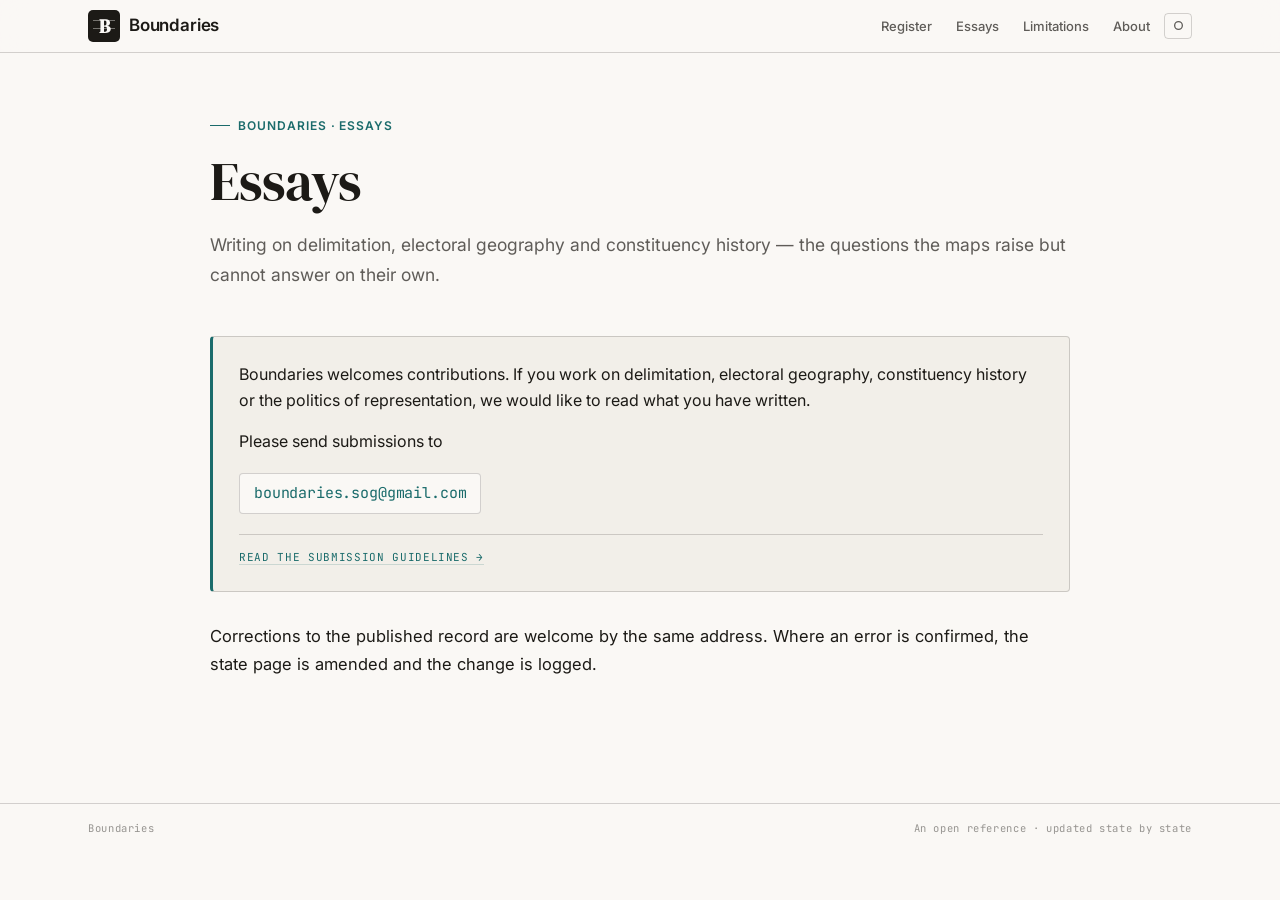
==== essays.html @ 910d471b "Add files via upload" ====
<!DOCTYPE html>
<html lang="en">
<head>
  <title>Essays &middot; Boundaries</title>
  <meta name="description" content="Essays on delimitation, electoral geography and constituency history. Boundaries welcomes contributions.">
  <script defer src="https://cloud.umami.is/script.js" data-website-id="44fb1463-bfb2-4df5-adab-01e2e75f5865"></script>
  <meta charset="utf-8">
  <meta name="viewport" content="width=device-width, initial-scale=1">
  <link rel="icon" href="data:image/svg+xml,%3Csvg xmlns='http://www.w3.org/2000/svg' viewBox='0 0 32 32'%3E%3Crect width='32' height='32' rx='5' fill='%231c1a16'/%3E%3Ctext x='16' y='25' text-anchor='middle' font-family='Georgia,serif' font-size='20' fill='%23faf8f5'%3EB%3C/text%3E%3C/svg%3E">
  <link rel="preconnect" href="https://fonts.googleapis.com">
  <link rel="preconnect" href="https://fonts.gstatic.com" crossorigin>
  <link href="https://fonts.googleapis.com/css2?family=DM+Serif+Display:ital@0;1&family=EB+Garamond:ital,wght@0,400;0,500;0,600;1,400;1,500&family=Inter:wght@400;500;600&family=JetBrains+Mono:wght@400;500&display=swap" rel="stylesheet">
  <link rel="stylesheet" href="assets/styles.css">
  <script src="assets/theme.js"></script>
  <meta name="theme-color" content="#faf8f5">
</head>
<body>
  <a class="skip" href="#main">Skip to content</a>

  <nav class="masthead">
    <div class="wrap">
      <a href="index.html" class="masthead__mark">
        <span class="logo-b">B</span>
        <span style="letter-spacing:-0.01em">Boundaries</span>
      </a>
      <span class="masthead__links">
        <a href="index.html#register">Register</a>
        <a href="essays.html">Essays</a>
        <a href="limitations.html">Limitations</a>
        <a href="index.html#about">About</a>
        <button data-theme-toggle="1" class="theme-toggle" type="button" aria-pressed="false"><svg viewBox="0 0 16 16" aria-hidden="true" focusable="false"><path class="theme-toggle__sun" d="M8 3.2a4.8 4.8 0 100 9.6 4.8 4.8 0 000-9.6zm0 1.4a3.4 3.4 0 110 6.8 3.4 3.4 0 010-6.8z"/><path class="theme-toggle__moon" d="M13.3 10.2A5.6 5.6 0 016.1 3a5.9 5.9 0 107.2 7.2z"/></svg></button>
      </span>
    </div>
  </nav>

  <main class="wrap" id="main">
    <article class="reading" style="max-width:860px">
      <div class="reading__eyebrow">Boundaries &middot; Essays</div>
      <h1>Essays</h1>

      <p class="reading__lede">
        Writing on delimitation, electoral geography and constituency history &mdash;
        the questions the maps raise but cannot answer on their own.
      </p>

      <div class="essay-list" id="essay-list" aria-live="polite"></div>

      <div class="reading__body" style="margin-top:46px">
        <div class="submit-card">
          <p>
            Boundaries welcomes contributions. If you work on delimitation, electoral
            geography, constituency history or the politics of representation, we would
            like to read what you have written.
          </p>
          <p>
            Please send submissions to
          </p>
          <p>
            <a class="addr" href="mailto:boundaries.sog@gmail.com">boundaries.sog@gmail.com</a>
          </p>
          <span class="pending"><a href="submission-guidelines.html">Read the submission guidelines &rarr;</a></span>
        </div>

        <p>
          Corrections to the published record are welcome by the same address. Where an
          error is confirmed, the state page is amended and the change is logged.
        </p>
      </div>
    </article>
  </main>

  <script src="assets/essays.js"></script>

  <footer class="colophon">
    <div class="wrap">
      <span>Boundaries</span>
      <span>An open reference &middot; updated state by state</span>
    </div>
  </footer>
</body>
</html>
---- assets/styles.css ----
/* ============================================================
   Boundaries — design system v2
   Warm cream · deep charcoal · teal accent · Inter + DM Serif + JetBrains Mono
   ============================================================ */

@import url('https://fonts.googleapis.com/css2?family=DM+Serif+Display:ital@0;1&family=Inter:wght@400;500;600&family=JetBrains+Mono:wght@400;500&display=swap');

:root {
  --bg:       #faf8f5;
  --surface:  #f2efe9;
  --surface2: #e8e4db;
  --ink:      #1c1a16;
  /* one ink, ten steps. Every interface tone is an alpha of this. */
  --ink-85:   rgba(28, 26, 22, 0.85);
  --ink-70:   rgba(28, 26, 22, 0.70);
  --ink-60:   rgba(28, 26, 22, 0.60);
  --ink-45:   rgba(28, 26, 22, 0.45);
  --ink-35:   rgba(28, 26, 22, 0.35);
  --ink-25:   rgba(28, 26, 22, 0.25);
  --ink-20:   rgba(28, 26, 22, 0.20);
  --ink-18:   rgba(28, 26, 22, 0.18);
  --ink-12:   rgba(28, 26, 22, 0.12);
  --ink-08:   rgba(28, 26, 22, 0.08);
  --ink-06:   rgba(28, 26, 22, 0.06);
  --teal:     #1a6b6b;
  --teal-lt:  #e4f0f0;
  --teal-mid: rgba(26, 107, 107, 0.18);
  --red:      #c0503a;
  --amber:    #9a6b00;
  --green:    #2d6a3f;

  --serif:  'DM Serif Display', Georgia, serif;
  --sans:   'Inter', system-ui, -apple-system, sans-serif;
  --mono:   'JetBrains Mono', ui-monospace, monospace;

  --r:      4px;
  --r-pill: 999px;
  --measure: 1160px;
  --border: 0.75px solid var(--ink-18);
}

*, *::before, *::after { box-sizing: border-box; margin: 0; padding: 0; }

html, body {
  background: var(--bg);
  color: var(--ink);
  font-family: var(--sans);
  font-size: 15px;
  line-height: 1.6;
  -webkit-font-smoothing: antialiased;
}

a { color: var(--teal); text-decoration: none; }
a:hover { text-decoration: underline; text-underline-offset: 3px; }
::selection { background: var(--teal-lt); }

.wrap { max-width: var(--measure); margin: 0 auto; padding: 0 28px; }
@media (max-width: 600px) { .wrap { padding: 0 16px; } }

/* ---- masthead ------------------------------------------------- */

.masthead {
  position: sticky;
  top: 0;
  z-index: 40;
  background: rgba(250, 248, 245, 0.88);
  backdrop-filter: blur(12px);
  -webkit-backdrop-filter: blur(12px);
  border-bottom: var(--border);
}
.masthead .wrap {
  display: flex;
  align-items: center;
  justify-content: space-between;
  gap: 16px;
  height: 52px;
  flex-wrap: wrap;
}
.masthead__mark {
  display: flex;
  align-items: center;
  gap: 10px;
  font-family: var(--sans);
  font-size: 15px;
  font-weight: 600;
  letter-spacing: -0.01em;
  color: var(--ink);
  text-decoration: none;
}
.masthead__mark .logo-b {
  width: 28px;
  height: 28px;
  background: var(--ink);
  color: var(--bg);
  border-radius: var(--r);
  display: flex;
  align-items: center;
  justify-content: center;
  font-family: var(--serif);
  font-size: 16px;
  line-height: 1;
  flex: none;
}
.masthead__links {
  display: flex;
  align-items: center;
  gap: 4px;
  flex-wrap: wrap;
}
.masthead__links a {
  font-size: 13px;
  font-weight: 500;
  color: var(--ink-70);
  padding: 5px 10px;
  border-radius: var(--r);
  transition: background 100ms, color 100ms;
  text-decoration: none;
}
.masthead__links a:hover { background: var(--ink-08); color: var(--ink); }

/* ---- hero ----------------------------------------------------- */

.hero { padding: 64px 0 40px; }
.hero__eyebrow {
  display: inline-flex;
  align-items: center;
  gap: 8px;
  font-size: 12px;
  font-weight: 600;
  letter-spacing: 0.08em;
  text-transform: uppercase;
  color: var(--teal);
  margin-bottom: 18px;
}
.hero__eyebrow::before {
  content: '';
  width: 20px;
  height: 1.5px;
  background: var(--teal);
  display: block;
}
.hero h1 {
  font-family: var(--serif);
  font-weight: 400;
  font-size: clamp(36px, 5.5vw, 62px);
  line-height: 1.06;
  letter-spacing: -0.02em;
  max-width: 18ch;
  margin-bottom: 20px;
}
.hero h1 em {
  font-style: italic;
  color: var(--ink-70);
}
.hero__lede {
  font-size: 17px;
  line-height: 1.7;
  color: var(--ink-70);
  max-width: 62ch;
  margin-bottom: 24px;
}
.hero__meta {
  font-family: var(--mono);
  font-size: 11px;
  letter-spacing: 0.06em;
  color: var(--ink-45);
}

/* plate nav */
.plate-nav {
  display: flex;
  flex-wrap: wrap;
  gap: 4px;
  margin-top: 28px;
}
.plate-nav a {
  font-size: 12px;
  font-weight: 500;
  color: var(--ink-70);
  padding: 5px 12px;
  border-radius: var(--r-pill);
  border: var(--border);
  background: var(--surface);
  transition: background 100ms, color 100ms, border-color 100ms;
  text-decoration: none;
}
.plate-nav a:hover { background: var(--ink); color: var(--bg); border-color: var(--ink); }

/* ---- figures strip -------------------------------------------- */

.figures {
  display: grid;
  grid-template-columns: repeat(auto-fit, minmax(140px, 1fr));
  border-top: var(--border);
  border-bottom: var(--border);
  margin: 12px 0 44px;
}
.figures > div {
  padding: 18px 20px 16px 0;
  border-right: var(--border);
}
.figures > div:last-child { border-right: none; }
.figures > div + div { padding-left: 20px; }
.figures .v {
  font-family: var(--serif);
  font-size: 32px;
  line-height: 1.1;
  color: var(--ink);
  margin-bottom: 4px;
}
.figures .k {
  font-size: 11px;
  font-weight: 600;
  letter-spacing: 0.06em;
  text-transform: uppercase;
  color: var(--ink-45);
}

/* ---- section headings ----------------------------------------- */

.section { margin: 56px 0; }
.section__head {
  display: flex;
  align-items: baseline;
  gap: 14px;
  flex-wrap: wrap;
  border-bottom: var(--border);
  padding-bottom: 12px;
  margin-bottom: 22px;
}
.section__head .plate {
  font-family: var(--mono);
  font-size: 11px;
  font-weight: 500;
  letter-spacing: 0.08em;
  text-transform: uppercase;
  color: var(--teal);
  background: var(--teal-lt);
  padding: 2px 8px;
  border-radius: var(--r-pill);
}
.section__head h2 {
  font-family: var(--serif);
  font-weight: 400;
  font-size: clamp(22px, 2.8vw, 32px);
  line-height: 1.1;
  letter-spacing: -0.01em;
}
.section__head .aside {
  margin-left: auto;
  font-size: 12px;
  font-weight: 500;
  color: var(--ink-45);
}
.section > p, .prose p {
  max-width: 70ch;
  color: var(--ink-70);
  margin-bottom: 14px;
  font-size: 15px;
  line-height: 1.7;
}

/* ---- survey sheet --------------------------------------------- */

.sheet {
  background: var(--surface);
  border: var(--border);
  border-radius: var(--r);
  overflow: hidden;
}
.sheet__title {
  text-align: center;
  padding: 20px 20px 16px;
  border-bottom: var(--border);
  background: var(--bg);
}
.sheet__title .t1 {
  font-family: var(--serif);
  font-size: 22px;
  font-weight: 400;
  letter-spacing: 0.08em;
}
.sheet__title .t2 {
  font-size: 11px;
  font-weight: 600;
  letter-spacing: 0.08em;
  text-transform: uppercase;
  color: var(--ink-70);
  margin-top: 4px;
}
.sheet__title .t3 {
  font-family: var(--mono);
  font-size: 10px;
  letter-spacing: 0.06em;
  text-transform: uppercase;
  color: var(--ink-45);
  margin-top: 6px;
}

/* ---- map stage ------------------------------------------------- */

.map-grid {
  display: grid;
  grid-template-columns: minmax(0, 7fr) minmax(280px, 4fr);
  gap: 16px;
  align-items: start;
}
@media (max-width: 920px) { .map-grid { grid-template-columns: 1fr; } }

.controls {
  display: flex;
  flex-wrap: wrap;
  gap: 8px 16px;
  align-items: center;
  margin-bottom: 14px;
}
.controls .group {
  display: flex;
  align-items: center;
  gap: 6px;
}
.controls .group > span {
  font-size: 11px;
  font-weight: 600;
  letter-spacing: 0.06em;
  text-transform: uppercase;
  color: var(--ink-45);
}

.tbtn {
  appearance: none;
  background: var(--surface);
  border: var(--border);
  border-radius: var(--r-pill);
  color: var(--ink-70);
  font-family: var(--sans);
  font-size: 12px;
  font-weight: 500;
  padding: 5px 14px;
  cursor: pointer;
  transition: background 100ms, color 100ms, border-color 100ms;
}
.tbtn:hover { background: var(--surface2); color: var(--ink); }
.tbtn[aria-pressed="true"] {
  background: var(--ink);
  border-color: var(--ink);
  color: var(--bg);
}

.map-stage { position: relative; width: 100%; }
.map-stage > div { position: relative; }
.map-stage .layer-post { position: absolute; inset: 0; }

.map-stage svg { display: block; width: 100%; height: auto; }
.map-stage > div:not(.map-tip) { position: absolute; inset: 0; }
.map-stage > .layer-base { position: relative; }

svg .ac {
  fill: var(--bg);
  stroke: var(--ink);
  stroke-width: 0.6;
  cursor: pointer;
  transition: fill 100ms;
}
svg .ac:hover { fill: var(--teal-lt); }
svg .ac.is-selected { stroke-width: 2; fill: var(--teal-mid); }
svg .ac.ac-approx { stroke-dasharray: 5 3; }
svg .ac.is-linked { fill: var(--teal-lt) !important; stroke: var(--teal) !important; }
svg.as-outline .ac {
  fill: none;
  stroke: var(--ink);
  stroke-width: 1;
  pointer-events: none;
}

.map-tip {
  position: absolute;
  z-index: 10;
  pointer-events: none;
  background: var(--ink);
  color: var(--bg);
  padding: 8px 12px;
  border-radius: var(--r);
  max-width: 240px;
  font-size: 13px;
  line-height: 1.45;
  display: none;
  box-shadow: 0 4px 16px rgba(0,0,0,0.18);
}
.map-tip .n {
  font-family: var(--mono);
  font-size: 10px;
  letter-spacing: 0.06em;
  opacity: 0.6;
  text-transform: uppercase;
}
.map-tip .r { font-size: 12px; margin-top: 2px; opacity: 0.8; }

/* ---- panel ---------------------------------------------------- */

.panel {
  background: var(--surface);
  border: var(--border);
  border-radius: var(--r);
  padding: 18px;
  position: sticky;
  top: 68px;
  max-height: calc(100vh - 84px);
  overflow-y: auto;
}
.panel .eyebrow {
  font-family: var(--mono);
  font-size: 10px;
  font-weight: 500;
  letter-spacing: 0.1em;
  text-transform: uppercase;
  color: var(--ink-45);
  margin-bottom: 4px;
}
.panel h3 {
  font-family: var(--serif);
  font-size: 22px;
  font-weight: 400;
  line-height: 1.2;
  letter-spacing: -0.01em;
  margin: 6px 0 2px;
}
.panel .sub {
  font-size: 12px;
  font-weight: 500;
  color: var(--ink-45);
  margin-bottom: 12px;
}
.panel dl { margin-top: 12px; }
.panel dt {
  font-size: 10px;
  font-weight: 600;
  letter-spacing: 0.08em;
  text-transform: uppercase;
  color: var(--ink-45);
  border-bottom: var(--border);
  padding-bottom: 3px;
  margin: 12px 0 5px;
}
.panel dd { font-size: 13.5px; line-height: 1.55; color: var(--ink-70); }
.panel .empty { color: var(--ink-45); font-style: italic; }
.panel .hint { font-size: 13px; color: var(--ink-45); font-style: italic; line-height: 1.6; }
.panel .succ { display: flex; flex-wrap: wrap; gap: 6px; margin-top: 5px; }
.panel .succ a {
  font-size: 12px;
  font-weight: 500;
  color: var(--teal);
  border: 0.75px solid var(--teal);
  padding: 2px 9px;
  border-radius: var(--r-pill);
  text-decoration: none;
  transition: background 100ms;
}
.panel .succ a:hover { background: var(--teal-lt); }

.badge {
  display: inline-block;
  font-size: 10px;
  font-weight: 600;
  letter-spacing: 0.06em;
  background: var(--ink);
  color: var(--bg);
  padding: 1px 6px;
  border-radius: 3px;
  vertical-align: 2px;
  margin-left: 6px;
}

/* ---- region table --------------------------------------------- */

table.regions {
  width: 100%;
  border-collapse: collapse;
  background: var(--surface);
  border: var(--border);
  border-radius: var(--r);
  overflow: hidden;
}
table.regions th, table.regions td {
  padding: 9px 14px;
  border-bottom: var(--border);
  text-align: left;
}
table.regions thead th {
  font-size: 11px;
  font-weight: 600;
  letter-spacing: 0.06em;
  text-transform: uppercase;
  color: var(--ink-45);
  background: var(--bg);
}
table.regions td { font-family: var(--mono); font-size: 13px; }
table.regions td:first-child, table.regions tbody th {
  font-family: var(--sans);
  font-size: 14px;
  font-weight: 500;
  color: var(--ink);
}
.table-note { font-size: 12px; color: var(--ink-45); margin-top: 8px; font-style: italic; }

/* ---- constituency index --------------------------------------- */

.idx { display: grid; grid-template-columns: repeat(auto-fill, minmax(220px, 1fr)); gap: 24px; }
.idx > div { }
.idx h3 {
  font-size: 11px;
  font-weight: 600;
  letter-spacing: 0.08em;
  text-transform: uppercase;
  color: var(--ink-45);
  border-bottom: var(--border);
  padding-bottom: 6px;
  margin-bottom: 6px;
  display: flex;
  justify-content: space-between;
}
.idx h3 .count { font-family: var(--mono); font-weight: 400; }
.idx ul { list-style: none; }
.idx button {
  appearance: none;
  background: none;
  border: none;
  width: 100%;
  text-align: left;
  display: flex;
  gap: 8px;
  align-items: baseline;
  padding: 3px 6px;
  border-radius: var(--r);
  cursor: pointer;
  font-family: var(--sans);
  font-size: 13.5px;
  color: var(--ink);
  transition: background 80ms;
}
.idx button:hover { background: var(--ink-08); }
.idx button.is-selected { background: var(--ink); color: var(--bg); }
.idx .no {
  font-family: var(--mono);
  font-size: 10px;
  color: var(--ink-45);
  min-width: 24px;
}
.idx button.is-selected .no { color: rgba(250,248,245,0.55); }
.idx .sc {
  font-size: 9px;
  font-weight: 600;
  letter-spacing: 0.06em;
  border: 0.75px solid currentColor;
  padding: 0 4px;
  border-radius: 2px;
  margin-left: auto;
  color: var(--ink-45);
}
.idx button.is-selected .sc { color: rgba(250,248,245,0.55); }

/* ---- homepage register ---------------------------------------- */

.register {
  display: grid;
  grid-template-columns: repeat(auto-fill, minmax(220px, 1fr));
  gap: 10px;
}
.state-card {
  display: block;
  position: relative;
  background: var(--surface);
  border: var(--border);
  border-radius: var(--r);
  padding: 16px;
  text-decoration: none;
  transition: box-shadow 120ms, transform 120ms, border-color 120ms;
  color: var(--ink);
}
a.state-card:hover {
  border-color: var(--ink-45);
  box-shadow: 0 4px 16px rgba(28,26,22,0.08);
  transform: translateY(-1px);
}
.state-card.is-soon {
  background: transparent;
  border-style: dashed;
  border-color: var(--ink-18);
}
.state-card .serial {
  font-family: var(--mono);
  font-size: 10px;
  color: var(--ink-45);
  margin-bottom: 6px;
}
.state-card .name {
  font-family: var(--serif);
  font-size: 19px;
  font-weight: 400;
  line-height: 1.2;
  margin-bottom: 10px;
}
.state-card.is-soon .name { color: var(--ink-45); }
.state-card .stamp {
  display: inline-flex;
  align-items: center;
  gap: 5px;
  font-size: 11px;
  font-weight: 600;
  letter-spacing: 0.04em;
  color: var(--teal);
  background: var(--teal-lt);
  padding: 3px 9px;
  border-radius: var(--r-pill);
}
.state-card.is-soon .stamp {
  color: var(--ink-45);
  background: transparent;
  border: var(--border);
}
.state-card .stamp::before {
  content: '';
  width: 6px;
  height: 6px;
  border-radius: 50%;
  background: var(--teal);
  display: block;
}
.state-card.is-soon .stamp::before { display: none; }
.state-card .note {
  font-size: 11.5px;
  line-height: 1.5;
  color: var(--ink-45);
  margin-top: 8px;
}

/* ---- chips ---------------------------------------------------- */

.chip {
  appearance: none;
  background: var(--surface);
  border: var(--border);
  border-radius: var(--r-pill);
  color: var(--ink-70);
  font-family: var(--sans);
  font-size: 12px;
  font-weight: 500;
  padding: 5px 13px;
  cursor: pointer;
  transition: background 100ms, color 100ms, border-color 100ms;
  display: inline-flex;
  align-items: center;
  gap: 5px;
}
.chip:hover { background: var(--surface2); color: var(--ink); }
.chip[aria-pressed="true"] {
  background: var(--ink);
  border-color: var(--ink);
  color: var(--bg);
}

/* ---- tile states ---------------------------------------------- */

.t4tile { transition: box-shadow 80ms; }
.t4tile:hover { box-shadow: 0 0 0 2px var(--ink) !important; }
.tile-selected { box-shadow: 0 0 0 2.5px var(--ink) !important; }
.tile-linked { box-shadow: 0 0 0 2px var(--teal) !important; }

/* ---- p3 side-by-side ------------------------------------------ */

.p3-grid {
  display: grid;
  grid-template-columns: minmax(0,1fr) minmax(0,1fr) 320px;
  gap: 16px;
  align-items: start;
}
@media (max-width: 1100px) { .p3-grid { grid-template-columns: 1fr 1fr; } }
@media (max-width: 1100px) { .p3-grid aside { grid-column: 1/-1; position: static; max-height: none; } }
@media (max-width: 700px) { .p3-grid { grid-template-columns: 1fr; } }

/* ---- p4 tile grid --------------------------------------------- */

.p4-grid {
  display: grid;
  grid-template-columns: minmax(0,1fr) minmax(0,1fr) 320px;
  gap: 16px;
  align-items: start;
}
@media (max-width: 1200px) { .p4-grid { grid-template-columns: 1fr 1fr; } }
@media (max-width: 1200px) { .p4-grid aside { grid-column: 1/-1; position: static; max-height: none; } }
@media (max-width: 700px) { .p4-grid { grid-template-columns: 1fr; } }

/* ---- neighbour labels ----------------------------------------- */

.nbr-label {
  font-family: var(--sans);
  font-size: 15px;
  font-weight: 600;
  letter-spacing: 0.3em;
  fill: rgba(28, 26, 22, 0.28);
  pointer-events: none;
}
@media (max-width: 700px) { .nbr-label { font-size: 11px; letter-spacing: 0.2em; } }

/* ---- lists ---------------------------------------------------- */

.ruled-list { list-style: none; max-width: 72ch; }
.ruled-list li {
  display: flex;
  gap: 10px;
  font-size: 13.5px;
  line-height: 1.6;
  color: var(--ink-70);
  padding: 7px 0;
  border-bottom: var(--border);
}
.ruled-list li::before { content: "\2014"; flex: none; color: var(--ink-45); }

.notice {
  background: var(--surface);
  border: var(--border);
  border-left: 3px solid var(--teal);
  border-radius: var(--r);
  padding: 12px 16px;
  font-size: 13.5px;
  color: var(--ink-70);
  max-width: 72ch;
  margin: 14px 0;
}

/* ---- footer --------------------------------------------------- */

footer.colophon {
  border-top: var(--border);
  margin-top: 80px;
  padding: 16px 0 36px;
}
footer.colophon .wrap {
  display: flex;
  justify-content: space-between;
  gap: 16px;
  flex-wrap: wrap;
  font-family: var(--mono);
  font-size: 10.5px;
  letter-spacing: 0.06em;
  color: var(--ink-45);
}

/* ---- skip link ------------------------------------------------ */

.skip {
  position: absolute;
  left: -9999px;
}
.skip:focus {
  left: 16px;
  top: 10px;
  background: var(--ink);
  color: var(--bg);
  padding: 8px 14px;
  border-radius: var(--r);
  z-index: 100;
  font-size: 13px;
}

/* ---- accessibility -------------------------------------------- */

:focus-visible {
  outline: 2px solid var(--teal);
  outline-offset: 2px;
}

@media (prefers-reduced-motion: reduce) {
  *, *::before, *::after { transition: none !important; }
}

/* ---- logo / masthead refinements --------------------------------- */
.masthead__mark {
  font-size: 17px !important;
  letter-spacing: -0.02em;
  gap: 9px !important;
}
.masthead__mark .logo-b {
  width: 32px !important;
  height: 32px !important;
  font-size: 19px !important;
  border-radius: 5px !important;
  background: var(--ink) !important;
  color: var(--bg) !important;
  font-family: 'DM Serif Display', Georgia, serif !important;
  position: relative;
}
/* boundary lines inside logo B */
.masthead__mark .logo-b::before,
.masthead__mark .logo-b::after {
  content: '';
  position: absolute;
  left: 5px;
  right: 5px;
  height: 0.75px;
  background: rgba(250,248,245,0.4);
}
.masthead__mark .logo-b::before { top: 10px; }
.masthead__mark .logo-b::after  { top: 18px; }

/* ---- schematic India map ----------------------------------------- */
.india-map-wrap svg .state {
  fill: var(--surface);
  stroke: var(--ink);
  stroke-width: 0.7px;
  transition: fill 120ms;
}
.india-map-wrap svg .state.live {
  fill: var(--teal);
  stroke: #0f4040;
}
.india-map-wrap svg text.slabel {
  fill: var(--ink-45);
  font-family: var(--mono);
  font-size: 6.5px;
  pointer-events: none;
}
.india-map-wrap svg .state.live + text.slabel {
  fill: rgba(250,248,245,0.75);
}

/* ---- state page hero -------------------------------------------- */

.state-hero {
  display: grid;
  grid-template-columns: 1fr 380px;
  gap: 48px;
  align-items: center;
  padding: 56px 0 40px;
}
@media (max-width: 900px) {
  .state-hero { grid-template-columns: 1fr; }
  .state-hero__map { order: -1; max-width: 340px; }
}

.state-hero__h1 {
  font-family: var(--serif);
  font-weight: 400;
  font-size: clamp(34px, 4.8vw, 58px);
  line-height: 1.06;
  letter-spacing: -0.02em;
  margin-bottom: 18px;
}

.state-hero__map { position: relative; }

.state-hero__map-inner { position: relative; }

.hero-map-sheet {
  background: var(--surface);
  border: var(--border);
  border-radius: var(--r);
  overflow: hidden;
  position: relative;
}

.hero-map-label {
  padding: 8px 12px 6px;
  border-bottom: var(--border);
  background: var(--bg);
}

.hero-pre-map {
  position: relative;
  padding: 8px;
}
.hero-pre-map svg {
  display: block;
  width: 100%;
  height: auto;
}
.hero-pre-map svg .ac {
  stroke-width: 0.4;
  cursor: pointer;
  transition: fill 80ms;
}
.hero-pre-map svg .ac:hover { filter: brightness(0.92); }

.hero-map-tip {
  position: absolute;
  background: var(--ink);
  color: var(--bg);
  font-family: var(--sans);
  font-size: 12px;
  font-weight: 500;
  padding: 5px 9px;
  border-radius: var(--r);
  pointer-events: none;
  display: none;
  white-space: nowrap;
  z-index: 20;
  box-shadow: 0 4px 12px rgba(0,0,0,0.2);
}
.hero-map-tip small {
  display: block;
  font-family: var(--mono);
  font-size: 10px;
  opacity: 0.6;
  margin-top: 1px;
}

.hero-stat-pills {
  display: flex;
  gap: 8px;
  margin-top: 10px;
}
.hero-pill {
  flex: 1;
  background: var(--surface);
  border: var(--border);
  border-radius: var(--r);
  padding: 10px 12px;
  display: flex;
  flex-direction: column;
  gap: 3px;
}
.hero-pill__v {
  font-family: var(--serif);
  font-size: 22px;
  line-height: 1;
  letter-spacing: -0.02em;
}
.hero-pill__k {
  font-size: 10px;
  font-weight: 600;
  letter-spacing: 0.06em;
  text-transform: uppercase;
  color: var(--ink-45);
}

/* ============================================================
   Global search · Notes · reading register
   ============================================================ */

/* ---- global seat search (homepage masthead) ------------------ */

.gsearch-holder { flex: 1 1 320px; min-width: 200px; max-width: 420px; }

.gsearch { position: relative; }

.gsearch input {
  appearance: none;
  width: 100%;
  font-family: var(--sans);
  font-size: 13px;
  color: var(--ink);
  background: var(--surface);
  border: var(--border);
  border-radius: var(--r);
  padding: 6px 12px 7px 30px;
  transition: border-color 120ms, background 120ms;
}
.gsearch input::placeholder { color: var(--ink-45); }
.gsearch input:focus {
  outline: none;
  border-color: var(--teal);
  background: var(--bg);
}
.gsearch::before {
  content: '';
  position: absolute;
  left: 11px; top: 50%;
  width: 11px; height: 11px;
  margin-top: -6px;
  border: 1.4px solid var(--ink-45);
  border-radius: 50%;
  pointer-events: none;
}
.gsearch::after {
  content: '';
  position: absolute;
  left: 20px; top: 50%;
  width: 5px; height: 1.4px;
  margin-top: 3px;
  background: var(--ink-45);
  transform: rotate(45deg);
  pointer-events: none;
}

.gsearch__drop {
  display: none;
  position: absolute;
  top: calc(100% + 6px);
  left: 0; right: 0;
  background: var(--bg);
  border: 0.75px solid var(--ink);
  border-radius: var(--r);
  box-shadow: 0 8px 28px rgba(28, 26, 22, 0.16);
  z-index: 60;
  max-height: 420px;
  overflow-y: auto;
}
.gsearch__drop.is-open { display: block; }

.gsearch__msg {
  padding: 12px 14px;
  font-size: 13px;
  font-style: italic;
  color: var(--ink-45);
}

.gsearch__row {
  display: flex;
  align-items: baseline;
  gap: 9px;
  padding: 7px 12px;
  border-bottom: var(--border);
  text-decoration: none;
  color: var(--ink);
  transition: background 80ms;
}
.gsearch__row:last-child { border-bottom: none; }
.gsearch__row:hover { background: var(--teal-lt); text-decoration: none; }

.gsearch__yr {
  flex: none;
  font-family: var(--mono);
  font-size: 9px;
  letter-spacing: 0.06em;
  padding: 1px 5px;
  border-radius: 2px;
  border: 0.75px solid var(--ink-45);
  color: var(--ink-70);
}
.gsearch__yr.is-new {
  background: var(--ink);
  border-color: var(--ink);
  color: var(--bg);
}
.gsearch__no {
  flex: none;
  font-family: var(--mono);
  font-size: 10px;
  color: var(--ink-45);
  width: 26px;
}
.gsearch__nm {
  flex: 1 1 auto;
  min-width: 0;
  font-size: 13.5px;
  font-weight: 500;
  white-space: nowrap;
  overflow: hidden;
  text-overflow: ellipsis;
}
.gsearch__tag {
  font-size: 9px;
  font-weight: 600;
  letter-spacing: 0.04em;
  background: var(--ink);
  color: var(--bg);
  padding: 0 4px;
  border-radius: 2px;
  vertical-align: 1px;
}
.gsearch__tag.is-st { background: var(--green); }
.gsearch__meta {
  flex: none;
  font-size: 11.5px;
  color: var(--ink-45);
}
.gsearch__st {
  flex: none;
  font-family: var(--mono);
  font-size: 10px;
  letter-spacing: 0.04em;
  color: var(--teal);
  text-transform: uppercase;
}

@media (max-width: 760px) {
  .gsearch-holder { order: 3; flex-basis: 100%; max-width: none; }
  .masthead .wrap { height: auto; padding-top: 10px; padding-bottom: 10px; }
  .gsearch__meta, .gsearch__st { display: none; }
}

/* ---- reading register (Notes) -------------------------------- */

.reading {
  max-width: 68ch;
  margin: 0 auto;
  padding: 56px 0 24px;
}
.reading__eyebrow {
  display: inline-flex;
  align-items: center;
  gap: 8px;
  font-size: 12px;
  font-weight: 600;
  letter-spacing: 0.08em;
  text-transform: uppercase;
  color: var(--teal);
  margin-bottom: 18px;
}
.reading__eyebrow::before {
  content: '';
  width: 20px; height: 1.5px;
  background: var(--teal);
  display: block;
}
.reading h1 {
  font-family: var(--serif);
  font-weight: 400;
  font-size: clamp(34px, 4.6vw, 54px);
  line-height: 1.06;
  letter-spacing: -0.02em;
  margin-bottom: 20px;
}
.reading__lede {
  font-size: 17.5px;
  line-height: 1.7;
  color: var(--ink-70);
  margin-bottom: 28px;
}

/* body copy: the third type register */
.reading__body p {
  font-size: 16.5px;
  line-height: 1.72;
  color: var(--ink);
  margin-bottom: 20px;
}
.reading__body h2 {
  font-family: var(--serif);
  font-weight: 400;
  font-size: 26px;
  line-height: 1.2;
  letter-spacing: -0.01em;
  margin: 36px 0 12px;
}
.reading__body h3 {
  font-size: 12px;
  font-weight: 600;
  letter-spacing: 0.1em;
  text-transform: uppercase;
  color: var(--ink-45);
  margin: 30px 0 10px;
}
.reading__body a { border-bottom: 0.75px solid var(--teal-mid); }
.reading__body a:hover { text-decoration: none; border-bottom-color: var(--teal); }

/* submission card */
.submit-card {
  background: var(--surface);
  border: var(--border);
  border-left: 3px solid var(--teal);
  border-radius: var(--r);
  padding: 24px 26px;
  margin: 30px 0;
}
.submit-card p { font-size: 16px; line-height: 1.68; margin-bottom: 14px; }
.submit-card p:last-child { margin-bottom: 0; }
.submit-card .addr {
  display: inline-block;
  font-family: var(--mono);
  font-size: 15px;
  letter-spacing: -0.01em;
  color: var(--teal);
  background: var(--bg);
  border: var(--border);
  border-radius: var(--r);
  padding: 7px 14px;
  margin: 4px 0 2px;
}
.submit-card .addr:hover { border-color: var(--teal); text-decoration: none; }
.submit-card .pending {
  font-family: var(--mono);
  font-size: 11px;
  letter-spacing: 0.06em;
  text-transform: uppercase;
  color: var(--ink-45);
  border-top: var(--border);
  padding-top: 14px;
  margin-top: 18px;
  display: block;
}

/* ============================================================
   Plate furniture: border, north arrow, reservation key
   ============================================================ */

/* the plate reads as a printed sheet: outer rule plus a hairline inset */
.sheet {
  position: relative;
  box-shadow: inset 0 0 0 3px var(--bg), inset 0 0 0 3.75px var(--ink-18);
}

/* reservation hatching. Must sit after the base svg .ac rule and before
   the selection rules, so a selected seat still reads as selected. */
svg .ac.is-sc { fill: url(#pf-sc); }
svg .ac.is-st { fill: url(#pf-st); }
svg .ac.is-sc:hover,
svg .ac.is-st:hover { fill: var(--teal-lt); }
svg .ac.is-sc.is-selected,
svg .ac.is-st.is-selected { fill: var(--teal-mid); }

/* specificity must beat ".map-stage svg { width:100% }" */
.map-stage svg.plate-north,
svg.plate-north {
  position: absolute;
  top: 10px;
  right: 12px;
  width: 15px !important;
  height: 25px !important;
  z-index: 5;
  opacity: 0.6;
  pointer-events: none;
  display: block;
}

.plate-key {
  display: flex;
  flex-wrap: wrap;
  align-items: center;
  gap: 6px 16px;
  border-top: var(--border);
  padding: 8px 14px 9px;
  background: var(--bg);
}
.plate-key__t {
  font-family: var(--sans);
  font-size: 10px;
  font-weight: 600;
  letter-spacing: 0.1em;
  text-transform: uppercase;
  color: var(--ink-45);
}
.plate-key__item {
  display: inline-flex;
  align-items: center;
  gap: 6px;
  font-family: var(--sans);
  font-size: 11.5px;
  color: var(--ink-70);
}
.plate-key__item .mono { font-family: var(--mono); font-size: 10.5px; color: var(--ink-45); }
.plate-key__sw {
  width: 15px;
  height: 11px;
  flex: none;
  border: 0.75px solid var(--ink-45);
  background: var(--bg);
}
.plate-key__sw.is-sc {
  background-image: repeating-linear-gradient(45deg,
    rgba(28,26,22,0.45) 0 1.3px, transparent 1.3px 6px);
}
.plate-key__sw.is-st {
  background-image: repeating-linear-gradient(135deg,
    rgba(74,103,65,0.55) 0 1.3px, transparent 1.3px 6px);
}

@media (max-width: 600px) {
  .plate-key { gap: 5px 12px; padding: 7px 10px; }
  .plate-key__item { font-size: 11px; }
}

/* ============================================================
   Dark palette. The light values above are the source of truth;
   this block restates the same variables against a dark ground.
   ============================================================ */

:root { color-scheme: light; }

[data-theme="dark"] {
  color-scheme: dark;

  --bg:       #14130f;
  --surface:  #1d1b16;
  --surface2: #26231c;

  --ink:      #f2efe7;
  --ink-85:   rgba(242, 239, 231, 0.85);
  --ink-70:   rgba(242, 239, 231, 0.70);
  --ink-60:   rgba(242, 239, 231, 0.58);
  --ink-45:   rgba(242, 239, 231, 0.45);
  --ink-35:   rgba(242, 239, 231, 0.35);
  --ink-25:   rgba(242, 239, 231, 0.26);
  --ink-20:   rgba(242, 239, 231, 0.22);
  --ink-18:   rgba(242, 239, 231, 0.20);
  --ink-12:   rgba(242, 239, 231, 0.14);
  --ink-08:   rgba(242, 239, 231, 0.10);
  --ink-06:   rgba(242, 239, 231, 0.08);

  /* the accent is lifted: the light teal reads as mud on a dark ground */
  --teal:     #5cbdb0;
  --teal-lt:  rgba(92, 189, 176, 0.16);
  --teal-mid: rgba(92, 189, 176, 0.30);

  --red:      #d97a63;
  --amber:    #d3a34a;
  --green:    #6fae7f;

  --border:   0.75px solid var(--ink-18);
}

/* rules in the light sheet that carry a literal colour need restating */
[data-theme="dark"] .masthead {
  background: rgba(20, 19, 15, 0.88);
}
[data-theme="dark"] a.state-card:hover {
  box-shadow: 0 4px 16px rgba(0, 0, 0, 0.5);
}
[data-theme="dark"] .gsearch__drop {
  box-shadow: 0 8px 28px rgba(0, 0, 0, 0.55);
}
[data-theme="dark"] .map-tip,
[data-theme="dark"] .hero-map-tip {
  box-shadow: 0 4px 16px rgba(0, 0, 0, 0.5);
}
[data-theme="dark"] .masthead__mark .logo-b::before,
[data-theme="dark"] .masthead__mark .logo-b::after {
  background: rgba(20, 19, 15, 0.5);
}
[data-theme="dark"] .idx button.is-selected .no,
[data-theme="dark"] .idx button.is-selected .sc {
  color: rgba(20, 19, 15, 0.55);
}
[data-theme="dark"] .india-map-wrap svg .state.live {
  stroke: #0c2f2c;
}
[data-theme="dark"] .india-map-wrap svg .state.live + text.slabel {
  fill: rgba(20, 19, 15, 0.8);
}
[data-theme="dark"] .nbr-label { fill: rgba(242, 239, 231, 0.22); }
[data-theme="dark"] .t4tile:hover { box-shadow: 0 0 0 2px var(--ink) !important; }

/* the hero photograph is lit for cream paper */
[data-theme="dark"] .hero-map-sheet img {
  filter: brightness(0.82) contrast(1.04);
}

/* ---- the toggle ------------------------------------------------ */

.theme-toggle {
  appearance: none;
  background: none;
  border: var(--border);
  border-radius: var(--r);
  color: var(--ink-70);
  width: 28px;
  height: 26px;
  padding: 0;
  flex: none;
  cursor: pointer;
  display: inline-flex;
  align-items: center;
  justify-content: center;
  transition: background 100ms, color 100ms, border-color 100ms;
}
.theme-toggle:hover { background: var(--ink-08); color: var(--ink); }
.theme-toggle svg { width: 15px; height: 15px; fill: currentColor; display: block; }
.theme-toggle__moon { display: none; }
[data-theme="dark"] .theme-toggle__sun { display: none; }
[data-theme="dark"] .theme-toggle__moon { display: inline; }

@media print { .theme-toggle { display: none !important; } }

/* ============================================================
   Seat record as index card
   ============================================================ */

.idxcard {
  position: relative;
  background: var(--bg);
  border: var(--border);
  border-radius: 2px;
  padding: 16px 16px 12px;
  box-shadow: 0 1px 3px var(--ink-08);
}
.idxcard::before {
  content: "";
  position: absolute;
  top: 0; left: 0; right: 0;
  height: 3px;
  background: var(--teal);
  border-radius: 2px 2px 0 0;
}
.idxcard__hole {
  position: absolute;
  top: 11px; left: 11px;
  width: 7px; height: 7px;
  border-radius: 50%;
  background: var(--bg);
  border: 1px solid var(--ink-25);
}
.idxcard__head {
  display: flex;
  align-items: flex-start;
  justify-content: space-between;
  gap: 10px;
  margin: 6px 0 2px 20px;
}
.idxcard__eyebrow {
  font-family: var(--mono);
  font-size: 10px;
  letter-spacing: 0.14em;
  text-transform: uppercase;
  color: var(--ink-60);
  padding-top: 2px;
}
.idxcard__no {
  flex: none;
  font-family: var(--mono);
  font-size: 10.5px;
  letter-spacing: 0.06em;
  border: 0.75px solid var(--ink-45);
  border-radius: 2px;
  padding: 2px 7px;
  color: var(--ink-70);
}
.idxcard__title-row {
  display: flex;
  align-items: baseline;
  flex-wrap: wrap;
  gap: 8px;
  margin: 6px 0 1px 20px;
}
.idxcard__title {
  margin: 0;
  font-family: var(--serif);
  font-size: 25px;
  font-weight: 400;
  line-height: 1.1;
}
.idxcard__tag {
  font-family: var(--sans);
  font-size: 10.5px;
  font-weight: 700;
  letter-spacing: 0.06em;
  background: var(--ink);
  color: var(--bg);
  padding: 1px 6px;
  border-radius: 2px;
}
.idxcard__district {
  margin: 0 0 10px 20px;
  font-family: var(--sans);
  font-size: 11.5px;
  letter-spacing: 0.03em;
  color: var(--ink-45);
}
.idxcard__rule {
  height: 0;
  margin: 0 0 12px;
  border-top: 1.5px solid var(--ink);
  border-bottom: 0.75px solid var(--ink-45);
  padding-top: 1.5px;
}
.idxcard__stamp {
  display: inline-block;
  font-family: var(--sans);
  font-size: 11px;
  font-weight: 700;
  letter-spacing: 0.07em;
  text-transform: uppercase;
  padding: 3px 10px;
  border-radius: 3px;
  border: 1.5px dashed;
  transform: rotate(-1.5deg);
  margin: 0 0 14px;
}
.idxcard__row {
  display: flex;
  align-items: baseline;
  gap: 6px;
  margin-bottom: 6px;
}
.idxcard__row-label {
  flex: none;
  font-family: var(--mono);
  font-size: 10px;
  letter-spacing: 0.08em;
  text-transform: uppercase;
  color: var(--ink-45);
}
.idxcard__leader {
  flex: 1 1 auto;
  border-bottom: 1px dotted var(--ink-35);
  margin: 0 2px 3px;
  min-width: 12px;
}
.idxcard__row-value {
  flex: none;
  max-width: 62%;
  text-align: right;
  font-family: var(--sans);
  font-size: 13.5px;
  font-weight: 600;
  color: var(--ink);
}
.idxcard__sub {
  display: flex;
  align-items: center;
  gap: 6px;
  margin: 0 0 10px;
  font-family: var(--sans);
  font-size: 12px;
  color: var(--ink-60);
}
.idxcard__sub-note {
  color: var(--ink-45);
  font-style: italic;
}
.idxcard__block {
  margin: 0 0 12px;
  padding-left: 10px;
  border-left: 2px solid var(--ink-18);
}
.idxcard__block-label {
  font-family: var(--sans);
  font-size: 10px;
  font-weight: 700;
  letter-spacing: 0.09em;
  text-transform: uppercase;
  color: var(--ink-45);
  margin-bottom: 4px;
}
.idxcard__block p {
  margin: 0;
  font-family: var(--sans);
  font-size: 13px;
  line-height: 1.55;
  color: var(--ink-85);
}

.idxcard__elections {
  margin: 0 0 12px;
}
.idxcard__elections .idxcard__block-label {
  margin-bottom: 6px;
}
.idxcard__erow {
  display: flex;
  align-items: center;
  gap: 7px;
  padding: 3px 0;
  border-bottom: 1px dotted var(--ink-18);
}
.idxcard__erow:last-child {
  border-bottom: none;
}
.idxcard__eyear {
  flex: none;
  width: 30px;
  font-family: var(--mono);
  font-size: 10.5px;
  color: var(--ink-45);
}
.idxcard__edot {
  flex: none;
  width: 8px;
  height: 8px;
  border-radius: 2px;
  border: 1px solid var(--ink-45);
}
.idxcard__edot--blank {
  background: transparent;
  border-style: dashed;
  border-color: var(--ink-25);
}
.idxcard__ewinner {
  flex: 1 1 auto;
  min-width: 0;
  font-family: var(--sans);
  font-size: 12.5px;
  font-weight: 500;
  color: var(--ink-85);
  overflow: hidden;
  text-overflow: ellipsis;
  white-space: nowrap;
}
.idxcard__ewinner--blank {
  font-style: italic;
  color: var(--ink-45);
  font-weight: 400;
}
.idxcard__eflag {
  color: var(--ink-45);
  cursor: help;
}
.idxcard__eparty {
  flex: none;
  font-family: var(--mono);
  font-size: 10px;
  letter-spacing: 0.03em;
  color: var(--ink-60);
  text-align: right;
}
.idxcard__xref-label {
  font-family: var(--sans);
  font-size: 10.5px;
  font-weight: 700;
  letter-spacing: 0.11em;
  text-transform: uppercase;
  color: var(--teal);
  margin-bottom: 8px;
}
.idxcard__tabs {
  display: flex;
  flex-wrap: wrap;
  gap: 6px;
  margin-bottom: 2px;
}
.idxcard__tab {
  all: unset;
  cursor: pointer;
  display: inline-flex;
  align-items: baseline;
  font-family: var(--sans);
  font-size: 12.5px;
  font-weight: 500;
  border: 1px solid var(--ink-45);
  background: var(--surface);
  padding: 3px 9px;
  border-radius: 99px;
  transition: background 100ms, border-color 100ms;
}
.idxcard__tab:hover { background: var(--teal-lt); border-color: var(--teal); }
.idxcard__tab-arrow { margin-left: 5px; }
.idxcard__foot {
  border-top: 1px dotted var(--ink-35);
  margin-top: 14px;
  padding-top: 9px;
}
.idxcard__report {
  font-family: var(--sans);
  font-size: 12px;
  color: var(--ink-60);
  border-bottom: 1px dotted var(--ink-45);
  text-decoration: none;
}
.idxcard__report:hover { color: var(--ink); border-bottom-color: var(--ink-60); }

@media (max-width: 480px) {
  .idxcard__row-value { max-width: 55%; }
}

@media print {
  .idxcard { box-shadow: none; }
  .idxcard::before { background: #000 !important; }
  .idxcard__hole { display: none; }
  .idxcard__stamp { border-style: solid; }
}

/* ============================================================
   Print: Plates I and II only, one per A4 page
   ============================================================ */

@page {
  size: A4 portrait;
  margin: 14mm 14mm 16mm;
}

@media print {

  /* ---- flatten the screen palette to ink on paper ---- */
  html, body {
    background: #fff !important;
    color: #000 !important;
    font-size: 10.5pt;
  }
  .wrap { max-width: none; padding: 0; }

  /* ---- strip everything that is not a plate ---- */
  .map-stage svg.plate-north, svg.plate-north { opacity: 1; width: 13px !important; height: 22px !important; }
  .plate-key {
    background: none !important;
    border-top: 0.5pt solid #000 !important;
    font-size: 8pt;
  }
  .sheet { box-shadow: none !important; }
  svg .ac.is-sc { fill: url(#pf-sc) !important; }
  svg .ac.is-st { fill: url(#pf-st) !important; }

  .masthead,
  .gsearch-holder,
  .hero,
  .figures,
  .plate-nav,
  .controls,
  .chip,
  .tbtn,
  .map-tip,
  .hero-map-tip,
  .panel,
  #detail-panel,
  #p2-panel,
  #p3,
  #p4,
  #mal-band,
  #search-drop,
  .skip,
  footer.colophon,
  .state-hero__map,
  .hero-stat-pills { display: none !important; }

  /* ---- one plate per sheet ---- */
  #p1, #p2 {
    margin: 0;
    page-break-after: always;
    break-after: page;
  }
  #p2 { page-break-after: auto; break-after: auto; }
  .section { margin: 0 0 8mm; }
  .section__head {
    border-bottom: 0.5pt solid #000;
    padding-bottom: 3mm;
    margin-bottom: 4mm;
  }
  .section__head .plate {
    background: none;
    color: #000;
    border: 0.5pt solid #000;
    border-radius: 0;
  }
  .section__head .aside { display: none; }
  .section > p { max-width: none; color: #000; font-size: 9.5pt; }

  /* ---- the plate itself gets the page ---- */
  .map-grid { display: block; }
  .sheet {
    border: 0.75pt solid #000;
    border-radius: 0;
    background: none;
    page-break-inside: avoid;
    break-inside: avoid;
  }
  .sheet__title { background: none; border-bottom: 0.5pt solid #000; }
  .map-stage { width: 100%; }
  .map-stage svg { width: 100%; height: auto; }
  svg .ac {
    fill: #fff !important;
    stroke: #000 !important;
    stroke-width: 0.35 !important;
  }
  svg .ac.is-selected,
  svg .ac.is-linked { fill: #fff !important; stroke-width: 0.35 !important; }
  svg .ac.ac-approx { stroke-dasharray: 2 1.5; }
  .nbr-label { fill: rgba(0,0,0,0.35); }

  /* ---- district ledger stays, flattened ---- */
  #district-ledger {
    border: 0.5pt solid #000 !important;
    background: none !important;
    page-break-inside: avoid;
    break-inside: avoid;
    font-size: 8.5pt;
  }

  /* ---- citation printed at the foot of the record ---- */
  #sources { margin: 0; }
  #sources > *,
  #sources .section__head { display: none !important; }
  #sources #cite-text {
    display: block !important;
    border: none;
    background: none;
    padding: 0;
    font-size: 8pt;
    line-height: 1.5;
  }

  a { color: #000 !important; text-decoration: none !important; }
  a[href]::after { content: ""; }
  *, *::before, *::after {
    box-shadow: none !important;
    transition: none !important;
    backdrop-filter: none !important;
  }
}
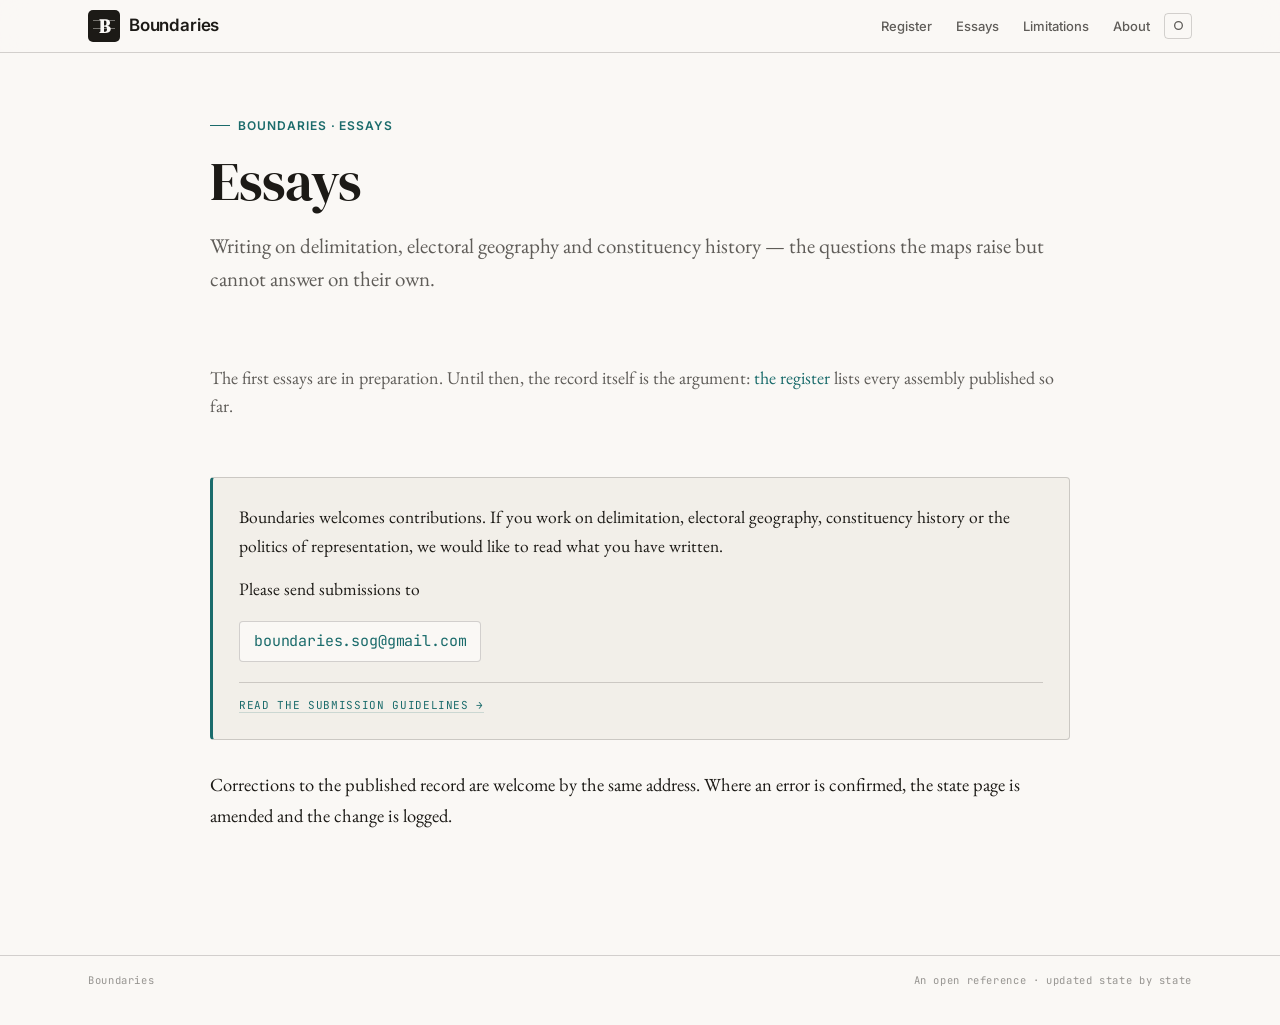
==== commit 714a6a4f: "Update essays.html" ====
--- a/essays.html
+++ b/essays.html
@@ -1,11 +1,11 @@
 <!DOCTYPE html>
 <html lang="en">
 <head>
-  <title>Essays &middot; Boundaries</title>
-  <meta name="description" content="Essays on delimitation, electoral geography and constituency history. Boundaries welcomes contributions.">
   <script defer src="https://cloud.umami.is/script.js" data-website-id="44fb1463-bfb2-4df5-adab-01e2e75f5865"></script>
   <meta charset="utf-8">
   <meta name="viewport" content="width=device-width, initial-scale=1">
+  <title>Essays &middot; Boundaries</title>
+  <meta name="description" content="Essays on delimitation, electoral geography and constituency history. Boundaries welcomes contributions.">
   <link rel="icon" href="data:image/svg+xml,%3Csvg xmlns='http://www.w3.org/2000/svg' viewBox='0 0 32 32'%3E%3Crect width='32' height='32' rx='5' fill='%231c1a16'/%3E%3Ctext x='16' y='25' text-anchor='middle' font-family='Georgia,serif' font-size='20' fill='%23faf8f5'%3EB%3C/text%3E%3C/svg%3E">
   <link rel="preconnect" href="https://fonts.googleapis.com">
   <link rel="preconnect" href="https://fonts.gstatic.com" crossorigin>
--- a/assets/styles.css
+++ b/assets/styles.css
@@ -746,7 +746,7 @@
   color: var(--ink-45);
 }
 
-/* ---- skip link ------------------------------------------------ */
+footer.colophon a { color: inherit; } footer.colophon a:hover { color: var(--ink); }  /* ---- skip link ------------------------------------------------ */
 
 .skip {
   position: absolute;
@@ -1774,3 +1774,475 @@
     backdrop-filter: none !important;
   }
 }
+
+/* ============================================================================
+   ESSAYS
+   Long-form reading. The furniture stays in the monospace the rest of the
+   archive uses; the prose moves to a real text serif, because Inter at 16.5px
+   is a UI face doing a job it was not drawn for, and DM Serif Display is a
+   display face that should never carry a paragraph.
+   ========================================================================== */
+
+:root {
+  --text-serif: 'EB Garamond', Garamond, Georgia, serif;
+  --essay-measure: 41rem;         /* ~656px; rem, not em, so a
+                                     small-type child keeps the
+                                     same column as the prose */
+}
+
+.essay {
+  max-width: var(--essay-measure);
+  margin: 0 auto;
+  padding: 64px 0 40px;
+}
+.essay > * { max-width: var(--essay-measure); margin-left: auto; margin-right: auto; }
+
+/* ---- head ---------------------------------------------------------------- */
+
+.essay__kicker {
+  font-family: var(--mono);
+  font-size: 11.5px;
+  letter-spacing: 0.1em;
+  text-transform: uppercase;
+  color: var(--teal);
+  margin-bottom: 20px;
+  display: flex;
+  flex-wrap: wrap;
+  gap: 10px;
+  align-items: baseline;
+}
+.essay__kicker a { color: inherit; }
+.essay__kicker a:hover { color: var(--ink); }
+.essay__kicker .sep { color: var(--ink-25); }
+
+.essay__title {
+  font-family: var(--serif);
+  font-weight: 400;
+  font-size: clamp(32px, 5.2vw, 50px);
+  line-height: 1.08;
+  letter-spacing: -0.021em;
+  color: var(--ink);
+  margin: 0 0 22px;
+  text-wrap: balance;
+}
+/* an alternative title treatment, closer to a typewritten masthead */
+.essay--mono-title .essay__title {
+  font-family: var(--mono);
+  font-size: clamp(22px, 2.9vw, 30px);
+  letter-spacing: 0.035em;
+  line-height: 1.34;
+}
+
+.essay__standfirst {
+  font-family: var(--text-serif);
+  font-size: 22px;
+  line-height: 1.52;
+  color: var(--ink-70);
+  margin: 0 0 30px;
+  text-wrap: pretty;
+}
+
+.essay__meta {
+  display: flex;
+  flex-wrap: wrap;
+  align-items: baseline;
+  gap: 8px 14px;
+  font-family: var(--mono);
+  font-size: 11.5px;
+  letter-spacing: 0.04em;
+  color: var(--ink-45);
+  padding-bottom: 22px;
+  border-bottom: var(--border);
+}
+.essay__meta .by { color: var(--ink); }
+.essay__meta .dot { color: var(--ink-25); }
+
+/* ---- lead image ---------------------------------------------------------- */
+
+.essay__lead, .essay figure { margin: 34px auto; }
+.essay figure img {
+  display: block;
+  width: 100%;
+  height: auto;
+  max-height: 78vh;
+  object-fit: contain;
+  border-radius: var(--r);
+  border: var(--border);
+  background: var(--surface);
+}
+.essay .wide figcaption { max-width: var(--essay-measure); }
+.essay figcaption {
+  font-family: var(--mono);
+  font-size: 11px;
+  line-height: 1.6;
+  letter-spacing: 0.02em;
+  color: var(--ink-45);
+  margin-top: 10px;
+  padding-left: 13px;
+  border-left: 1.5px solid var(--ink-18);
+}
+/* a figure that may break the measure */
+.essay .wide {
+  max-width: min(980px, 92vw);
+  width: min(980px, 92vw);
+  margin-left: 50%;
+  transform: translateX(-50%);
+}
+
+/* ---- body ---------------------------------------------------------------- */
+
+.essay__body {
+  font-family: var(--text-serif);
+  font-size: 19.5px;
+  line-height: 1.68;
+  color: var(--ink-85);
+  font-feature-settings: 'onum' 1, 'kern' 1, 'liga' 1;
+}
+.essay__body p { margin: 0 0 1.05em; text-wrap: pretty; }
+.essay__body > p:first-of-type { margin-top: 30px; }
+
+.essay__body a {
+  color: inherit;
+  border-bottom: 0.75px solid var(--teal-mid);
+  text-decoration: none;
+}
+.essay__body a:hover { border-bottom-color: var(--teal); color: var(--teal); }
+
+.essay__body em  { font-style: italic; }
+.essay__body strong { font-weight: 600; }
+
+/* the opening letter, set only where the author asks for it */
+.essay__body .dropcap::first-letter {
+  float: left;
+  font-family: var(--text-serif);
+  font-size: 4.05em;
+  line-height: 0.82;
+  padding: 0.06em 0.09em 0 0;
+  color: var(--ink);
+}
+
+/* section heads: lowercase monospace, the archive's own voice */
+.essay__body h2 {
+  font-family: var(--mono);
+  font-weight: 500;
+  font-size: 14px;
+  letter-spacing: 0.085em;
+  text-transform: lowercase;
+  color: var(--ink);
+  margin: 2.4em 0 0.9em;
+  padding-top: 1.5em;
+  border-top: var(--border);
+}
+.essay__body h2:first-child { margin-top: 0; padding-top: 0; border-top: 0; }
+.essay__body h3 {
+  font-family: var(--mono);
+  font-weight: 500;
+  font-size: 11.5px;
+  letter-spacing: 0.1em;
+  text-transform: uppercase;
+  color: var(--ink-45);
+  margin: 2em 0 0.7em;
+}
+
+.essay__body ul, .essay__body ol { margin: 0 0 1.05em; padding-left: 1.3em; }
+.essay__body li { margin-bottom: 0.4em; }
+.essay__body li::marker { color: var(--ink-45); }
+
+/* a quotation set in the flow */
+.essay__body blockquote {
+  margin: 1.7em 0;
+  padding-left: 22px;
+  border-left: 1.5px solid var(--ink-18);
+  color: var(--ink-70);
+  font-size: 18.5px;
+}
+.essay__body blockquote p:last-child { margin-bottom: 0; }
+.essay__body blockquote cite {
+  display: block;
+  margin-top: 0.6em;
+  font-family: var(--mono);
+  font-style: normal;
+  font-size: 11.5px;
+  letter-spacing: 0.04em;
+  color: var(--ink-45);
+}
+
+/* a line lifted out of the argument */
+.essay__body .pullquote {
+  border: 0;
+  padding: 0;
+  margin: 1.9em 0;
+  font-family: var(--text-serif);
+  font-style: italic;
+  font-size: 27px;
+  line-height: 1.34;
+  letter-spacing: -0.012em;
+  color: var(--ink);
+  text-wrap: balance;
+}
+.essay__body .pullquote::before {
+  content: '';
+  display: block;
+  width: 36px;
+  height: 1.5px;
+  background: var(--teal);
+  margin-bottom: 0.6em;
+}
+
+/* a short aside, set apart from the argument */
+.essay__body .aside {
+  margin: 1.8em 0;
+  padding: 20px 22px;
+  background: var(--surface);
+  border: var(--border);
+  border-radius: var(--r);
+  font-size: 17px;
+  line-height: 1.6;
+  color: var(--ink-70);
+}
+.essay__body .aside p:last-child { margin-bottom: 0; }
+.essay__body .aside .label {
+  display: block;
+  font-family: var(--mono);
+  font-size: 10.5px;
+  letter-spacing: 0.1em;
+  text-transform: uppercase;
+  color: var(--ink-45);
+  margin-bottom: 8px;
+}
+
+/* a plain rule between movements */
+.essay__body hr {
+  border: 0;
+  margin: 2.2em auto;
+  width: 54px;
+  height: 1.5px;
+  background: var(--ink-18);
+}
+
+/* ---- notes --------------------------------------------------------------- */
+
+.essay__body sup.fn {
+  font-family: var(--mono);
+  font-size: 10.5px;
+  line-height: 0;
+  vertical-align: super;
+}
+.essay__body sup.fn a { border-bottom: 0; color: var(--teal); padding: 0 1px; }
+
+.essay__notes {
+  margin-top: 54px;
+  padding-top: 26px;
+  border-top: var(--border);
+}
+.essay__notes h2 {
+  font-family: var(--mono);
+  font-weight: 500;
+  font-size: 11.5px;
+  letter-spacing: 0.1em;
+  text-transform: uppercase;
+  color: var(--ink-45);
+  margin: 0 0 16px;
+}
+.essay__notes ol {
+  font-family: var(--text-serif);
+  font-size: 15.5px;
+  line-height: 1.62;
+  color: var(--ink-70);
+  padding-left: 1.4em;
+  margin: 0;
+}
+.essay__notes li { margin-bottom: 0.65em; }
+.essay__notes li::marker { font-family: var(--mono); font-size: 11px; color: var(--ink-45); }
+.essay__notes a { border-bottom: 0.75px solid var(--teal-mid); }
+
+/* ---- author -------------------------------------------------------------- */
+
+.essay__author {
+  margin-top: 48px;
+  padding-top: 24px;
+  border-top: var(--border);
+  display: flex;
+  gap: 18px;
+  align-items: flex-start;
+}
+.essay__author img {
+  width: 54px; height: 54px;
+  border-radius: 50%;
+  object-fit: cover;
+  border: var(--border);
+  flex: none;
+}
+.essay__author .label {
+  font-family: var(--mono);
+  font-size: 10.5px;
+  letter-spacing: 0.1em;
+  text-transform: uppercase;
+  color: var(--ink-45);
+  display: block;
+  margin-bottom: 6px;
+}
+.essay__author .name {
+  font-family: var(--mono);
+  font-size: 14px;
+  font-weight: 500;
+  letter-spacing: 0.03em;
+  color: var(--ink);
+  margin-bottom: 7px;
+}
+.essay__author .bio {
+  font-family: var(--text-serif);
+  font-size: 16px;
+  line-height: 1.6;
+  color: var(--ink-70);
+  margin: 0;
+}
+
+/* ---- citation + foot ----------------------------------------------------- */
+
+.essay__cite {
+  margin-top: 34px;
+  padding: 18px 20px;
+  background: var(--surface);
+  border: var(--border);
+  border-radius: var(--r);
+  font-family: var(--mono);
+  font-size: 11.5px;
+  line-height: 1.7;
+  color: var(--ink-70);
+}
+.essay__cite .label {
+  display: block;
+  font-size: 10.5px;
+  letter-spacing: 0.1em;
+  text-transform: uppercase;
+  color: var(--ink-45);
+  margin-bottom: 7px;
+}
+
+.essay__foot {
+  margin-top: 40px;
+  padding-top: 22px;
+  border-top: var(--border);
+  display: flex;
+  justify-content: space-between;
+  gap: 16px;
+  flex-wrap: wrap;
+  font-family: var(--mono);
+  font-size: 11.5px;
+  letter-spacing: 0.04em;
+  color: var(--ink-45);
+}
+.essay__foot a { color: var(--ink-70); }
+.essay__foot a:hover { color: var(--ink); }
+
+/* ============================================================================
+   ESSAY INDEX
+   ========================================================================== */
+
+.essay-list { border-top: var(--border); margin-top: 34px; }
+
+.essay-row {
+  display: grid;
+  grid-template-columns: 148px 1fr;
+  gap: 26px;
+  align-items: start;
+  padding: 26px 0;
+  border-bottom: var(--border);
+  text-decoration: none;
+  color: inherit;
+  transition: background 0.14s ease;
+}
+.essay-row:hover { background: var(--ink-06); }
+.essay-row__thumb {
+  width: 148px; aspect-ratio: 4 / 3;
+  border-radius: var(--r);
+  border: var(--border);
+  object-fit: cover;
+  background: var(--surface);
+  display: block;
+}
+.essay-row__no-thumb {
+  width: 148px; aspect-ratio: 4 / 3;
+  border-radius: var(--r);
+  border: var(--border);
+  background: var(--surface);
+  display: grid; place-items: center;
+  font-family: var(--mono);
+  font-size: 10.5px;
+  letter-spacing: 0.1em;
+  color: var(--ink-25);
+}
+.essay-row__meta {
+  font-family: var(--mono);
+  font-size: 11px;
+  letter-spacing: 0.06em;
+  text-transform: uppercase;
+  color: var(--ink-45);
+  margin-bottom: 9px;
+  display: flex; flex-wrap: wrap; gap: 9px;
+}
+.essay-row__meta .tag { color: var(--teal); }
+.essay-row__meta .dot { color: var(--ink-25); }
+.essay-row__title {
+  font-family: var(--serif);
+  font-weight: 400;
+  font-size: 25px;
+  line-height: 1.17;
+  letter-spacing: -0.015em;
+  color: var(--ink);
+  margin: 0 0 8px;
+}
+.essay-row:hover .essay-row__title { color: var(--teal); }
+.essay-row__dek {
+  font-family: var(--text-serif);
+  font-size: 17px;
+  line-height: 1.55;
+  color: var(--ink-70);
+  margin: 0;
+}
+
+.essay-empty {
+  padding: 40px 0 10px;
+  font-family: var(--text-serif);
+  font-size: 18px;
+  line-height: 1.6;
+  color: var(--ink-70);
+}
+
+@media (max-width: 680px) {
+  .essay { padding-top: 40px; }
+  .essay__standfirst { font-size: 19.5px; }
+  .essay__body { font-size: 18.5px; }
+  .essay__body .pullquote { font-size: 23px; }
+  .essay .wide { max-width: 100%; width: 100%; margin-left: 0; transform: none; }
+  .essay-row { grid-template-columns: 1fr; gap: 14px; }
+  .essay-row__thumb, .essay-row__no-thumb { width: 100%; max-width: 280px; }
+  .essay__author { gap: 14px; }
+}
+
+@media print {
+  .essay { max-width: none; padding: 0; }
+  .essay__body { font-size: 11pt; line-height: 1.5; color: #000; }
+  .essay__title { font-size: 24pt; }
+  .essay__body h2 { break-after: avoid; }
+  .essay figure, .essay__body blockquote, .essay__notes li { break-inside: avoid; }
+  .essay .wide { max-width: 100%; width: 100%; margin-left: 0; transform: none; }
+  .essay__foot, .essay__cite { display: none; }
+}
+
+/* The archive's other prose pages (Limitations, Submission guidelines, and
+   the Essays index) now read in the same serif as the essays, so the voice
+   does not change between a page about the record and a page of writing. */
+.reading__lede {
+  font-family: var(--text-serif);
+  font-size: 21px;
+  line-height: 1.56;
+}
+.reading__body p,
+.reading__body li {
+  font-family: var(--text-serif);
+  font-size: 18.5px;
+  line-height: 1.66;
+}
+.reading__body .submit-card p { font-size: 17.5px; }
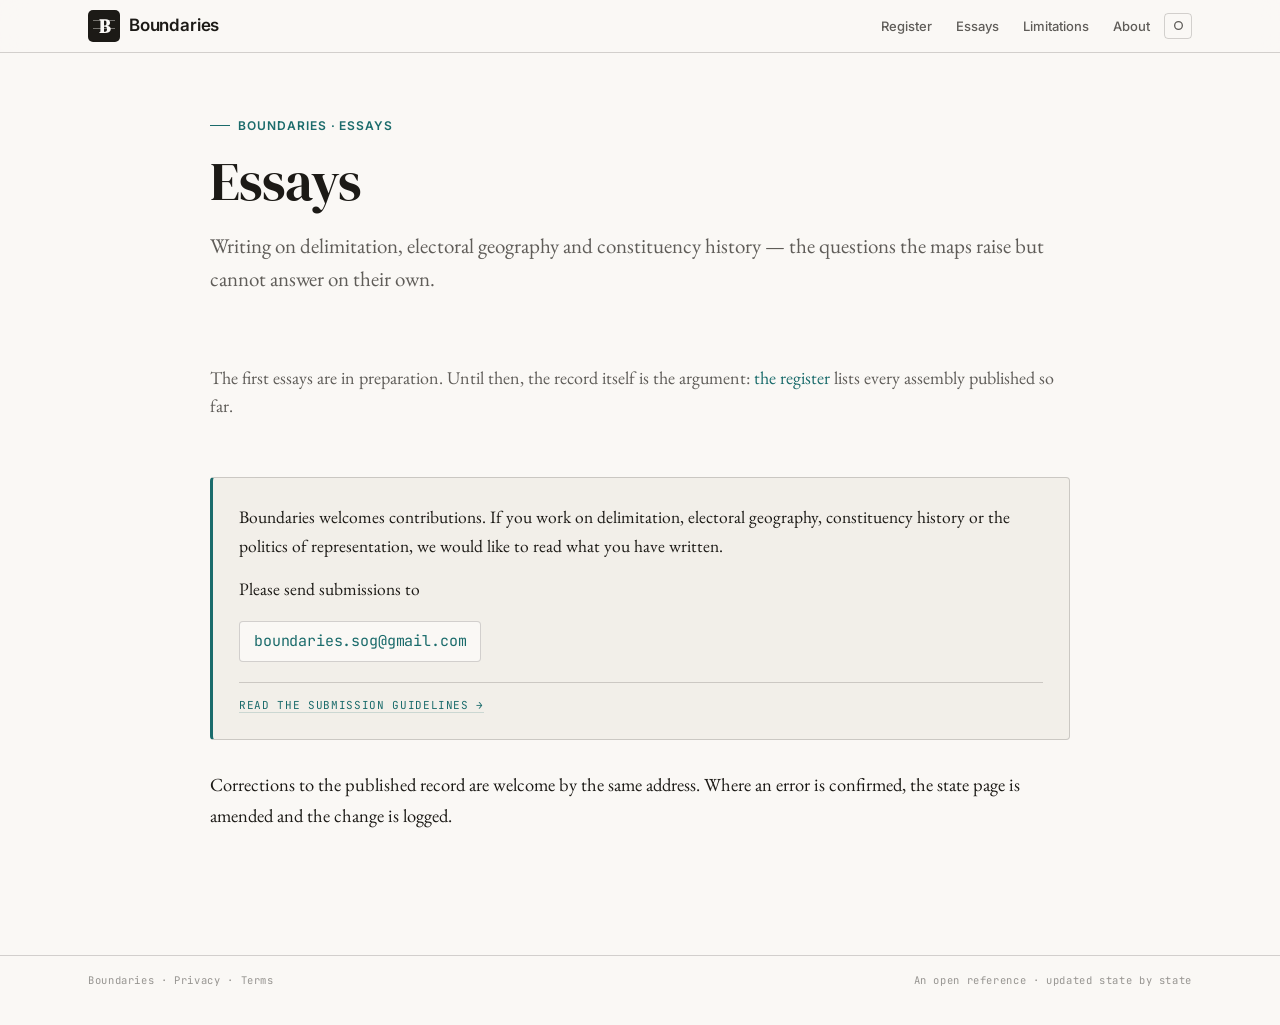
==== commit 5a176f10: "Update essays.html" ====
--- a/essays.html
+++ b/essays.html
@@ -73,7 +73,7 @@
 
   <footer class="colophon">
     <div class="wrap">
-      <span>Boundaries</span>
+      <span>Boundaries &middot; <a href="privacy.html">Privacy</a> &middot; <a href="terms.html">Terms</a></span>
       <span>An open reference &middot; updated state by state</span>
     </div>
   </footer>
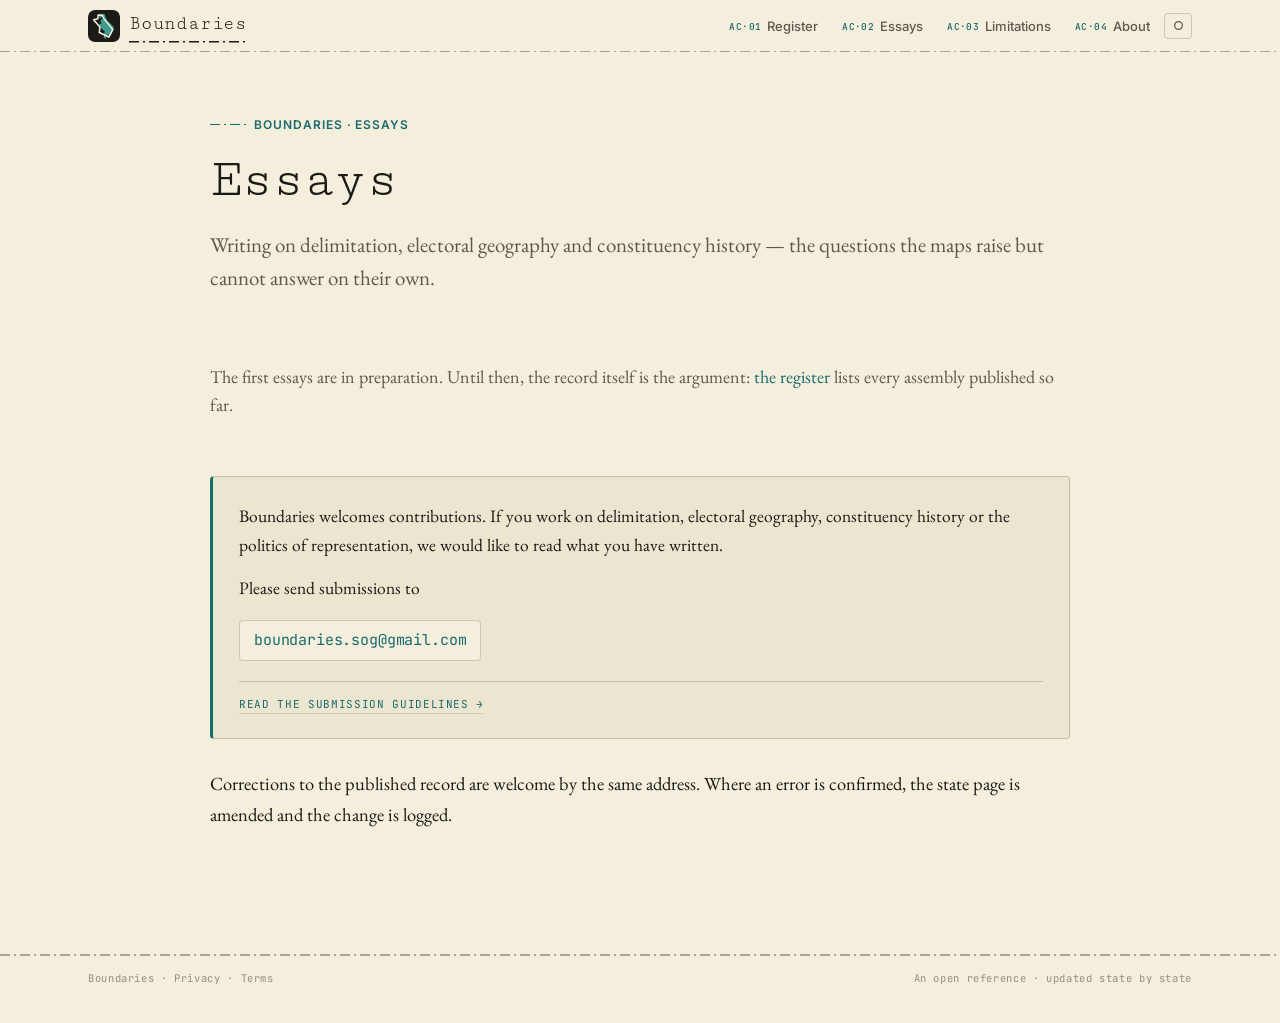
==== commit 2a4f1e4a: "Update essays.html" ====
--- a/essays.html
+++ b/essays.html
@@ -6,7 +6,7 @@
   <meta name="viewport" content="width=device-width, initial-scale=1">
   <title>Essays &middot; Boundaries</title>
   <meta name="description" content="Essays on delimitation, electoral geography and constituency history. Boundaries welcomes contributions.">
-  <link rel="icon" href="data:image/svg+xml,%3Csvg xmlns='http://www.w3.org/2000/svg' viewBox='0 0 32 32'%3E%3Crect width='32' height='32' rx='5' fill='%231c1a16'/%3E%3Ctext x='16' y='25' text-anchor='middle' font-family='Georgia,serif' font-size='20' fill='%23faf8f5'%3EB%3C/text%3E%3C/svg%3E">
+    <link rel="icon" href="/assets/logo-mark.svg" type="image/svg+xml">
   <link rel="preconnect" href="https://fonts.googleapis.com">
   <link rel="preconnect" href="https://fonts.gstatic.com" crossorigin>
   <link href="https://fonts.googleapis.com/css2?family=DM+Serif+Display:ital@0;1&family=EB+Garamond:ital,wght@0,400;0,500;0,600;1,400;1,500&family=Inter:wght@400;500;600&family=JetBrains+Mono:wght@400;500&display=swap" rel="stylesheet">
--- a/assets/styles.css
+++ b/assets/styles.css
@@ -3,7 +3,7 @@
    Warm cream · deep charcoal · teal accent · Inter + DM Serif + JetBrains Mono
    ============================================================ */
 
-@import url('https://fonts.googleapis.com/css2?family=DM+Serif+Display:ital@0;1&family=Inter:wght@400;500;600&family=JetBrains+Mono:wght@400;500&display=swap');
+@import url('https://fonts.googleapis.com/css2?family=Cutive+Mono&family=DM+Serif+Display:ital@0;1&family=Inter:wght@400;500;600&family=JetBrains+Mono:wght@400;500&display=swap');
 
 :root {
   --bg:       #faf8f5;
@@ -2246,3 +2246,285 @@
   line-height: 1.66;
 }
 .reading__body .submit-card p { font-size: 17.5px; }
+
+
+/* ============================================================
+   v3 — the cartographic layer
+   Buff survey paper, a typewriter display face, and the dash-dot
+   boundary line of Survey of India sheets as the site's own mark.
+   Everything here overrides what comes before; carto.js supplies
+   the pieces that need data (ticker, sheet numbers, coordinates).
+   ============================================================ */
+
+:root {
+  --bg:       #f4eedc;
+  --surface:  #ece5cf;
+  --surface2: #e2d9bf;
+  --serif:    'Cutive Mono', 'Courier New', ui-monospace, monospace;
+  /* the boundary line: dash, gap, dot, gap. Drawn in currentColor so it
+     follows whatever colour the element sets. */
+  --boundary: repeating-linear-gradient(90deg,
+                currentColor 0 10px, transparent 10px 14px,
+                currentColor 14px 16px, transparent 16px 20px);
+}
+[data-theme="dark"] {
+  --bg:       #15140f;
+  --surface:  #1e1c16;
+  --surface2: #27241c;
+}
+
+.masthead { background: rgba(244, 238, 220, 0.9); border-bottom: none; }
+[data-theme="dark"] .masthead { background: rgba(21, 20, 15, 0.9); }
+
+/* ---- the boundary line ---------------------------------------- */
+
+.masthead::after,
+footer.colophon::before,
+.section__head::after,
+.bline {
+  content: '';
+  display: block;
+  height: 1.5px;
+  color: var(--ink-35);
+  background: var(--boundary);
+}
+.masthead::after { position: absolute; left: 0; right: 0; bottom: 0; }
+footer.colophon { border-top: none; position: relative; }
+footer.colophon::before { position: absolute; left: 0; right: 0; top: 0; }
+.section__head { border-bottom: none; position: relative; }
+.section__head::after { position: absolute; left: 0; right: 0; bottom: 0; }
+
+.hero__eyebrow::before,
+.reading__eyebrow::before {
+  width: 36px;
+  height: 1.5px;
+  color: currentColor;
+  background: var(--boundary);
+}
+
+/* links draw the line in on hover rather than underlining */
+.masthead__links a,
+footer.colophon a,
+.reading__body a,
+.seat-ticker a {
+  text-decoration: none !important;
+  background: var(--boundary) left bottom / 0 1.5px no-repeat;
+  transition: background-size 0.28s ease, color 100ms;
+}
+.masthead__links a:hover,
+footer.colophon a:hover,
+.reading__body a:hover,
+.seat-ticker a:hover { background-size: 100% 1.5px; }
+.masthead__links a { border-radius: 0; padding: 5px 2px; margin: 0 8px; }
+.masthead__links a:hover { background-color: transparent; }
+.reading__body a { padding-bottom: 2px; }
+
+/* ---- display face --------------------------------------------- */
+
+body .hero-title,
+.reading h1,
+.state-hero__h1,
+.section__head h2 {
+  font-family: var(--serif);
+  letter-spacing: -0.035em;
+}
+body .hero-title { font-size: clamp(34px, 4.7vw, 58px); line-height: 1.08; }
+.state-card .name,
+.figures .v,
+.sheet__title .t1 { letter-spacing: -0.03em; }
+
+/* ---- the mark ---------------------------------------------------
+   Adampur, Punjab: the 2008 seat in teal under the line of the 1976
+   seat it replaced. The B square underneath stays in the markup. */
+.masthead__mark .logo-b {
+  font-size: 0 !important;
+  color: transparent !important;
+  background: url("logo-mark.svg") center / cover no-repeat !important;
+  border-radius: 7px !important;
+}
+.masthead__mark .logo-b::before,
+.masthead__mark .logo-b::after { display: none; }
+.masthead__mark > span:last-child {
+  font-family: var(--serif);
+  font-weight: 400;
+  font-size: 19px;
+  letter-spacing: -0.04em;
+  padding-bottom: 3px;
+  color: var(--ink);
+  background: var(--boundary) left bottom / 100% 1.5px no-repeat;
+}
+
+/* ---- constituency numbers in the navigation -------------------- */
+
+.masthead__links a::before {
+  font-family: var(--mono);
+  font-size: 9.5px;
+  font-weight: 500;
+  letter-spacing: 0.04em;
+  color: var(--teal);
+  margin-right: 6px;
+  position: relative;
+  top: -1px;
+}
+.masthead__links a[href$="#register"]::before   { content: "AC\00b7 01"; }
+.masthead__links a[href="essays.html"]::before  { content: "AC\00b7 02"; }
+.masthead__links a[href="limitations.html"]::before { content: "AC\00b7 03"; }
+.masthead__links a[href$="#about"]::before      { content: "AC\00b7 04"; }
+@media (max-width: 720px) {
+  .masthead__links a::before { display: none; }
+  .masthead__links a { margin: 0 5px; }
+}
+
+/* ---- the register as a sheet index ------------------------------ */
+
+.state-card { border-radius: 2px; }
+.state-card .serial { letter-spacing: 0.06em; text-transform: uppercase; }
+.section__head .plate {
+  background: transparent;
+  border: 0.75px solid currentColor;
+  border-radius: 2px;
+}
+
+/* ---- the map-sheet frame ----------------------------------------
+   Graticule behind the heroes, tick rulers in the page margins, and
+   the sheet number and coordinates printed along them. */
+
+.hero-grid,
+.state-hero { position: relative; isolation: isolate; }
+.hero-grid::before,
+.state-hero::before {
+  content: '';
+  position: absolute;
+  inset: 0 -28px;
+  z-index: -1;
+  pointer-events: none;
+  background-image:
+    linear-gradient(var(--ink-06) 0.75px, transparent 0.75px),
+    linear-gradient(90deg, var(--ink-06) 0.75px, transparent 0.75px);
+  background-size: 56px 56px;
+  background-position: -0.5px -0.5px;
+  -webkit-mask-image: radial-gradient(ellipse at 60% 50%, #000 55%, transparent 100%);
+          mask-image: radial-gradient(ellipse at 60% 50%, #000 55%, transparent 100%);
+}
+@media (max-width: 600px) {
+  .hero-grid::before,
+  .state-hero::before { inset: 0 -16px; }
+}
+
+.sheet-ruler,
+.sheet-margin { display: none; }
+@media (min-width: 1320px) {
+  .sheet-ruler {
+    display: block;
+    position: fixed;
+    top: 76px;
+    bottom: 24px;
+    width: 11px;
+    z-index: 1;
+    pointer-events: none;
+    background:
+      repeating-linear-gradient(180deg, var(--ink-35) 0 0.75px, transparent 0.75px 100px) 0 0 / 11px 100% no-repeat,
+      repeating-linear-gradient(180deg, var(--ink-25) 0 0.75px, transparent 0.75px 20px) 0 0 / 5px 100% no-repeat;
+  }
+  .sheet-ruler--l { left: 22px; border-left: 0.75px solid var(--ink-18); }
+  .sheet-ruler--r { right: 22px; border-right: 0.75px solid var(--ink-18); transform: scaleX(-1); }
+  .sheet-margin {
+    display: block;
+    position: fixed;
+    top: 50%;
+    z-index: 1;
+    pointer-events: none;
+    font-family: var(--mono);
+    font-size: 10px;
+    letter-spacing: 0.14em;
+    text-transform: uppercase;
+    white-space: nowrap;
+    color: var(--ink-45);
+  }
+  .sheet-margin--l { left: 46px; transform: translate(-50%, -50%) rotate(-90deg); }
+  .sheet-margin--r { right: 46px; transform: translate(50%, -50%) rotate(90deg); }
+}
+@media print { .sheet-ruler, .sheet-margin { display: none !important; } }
+
+/* coordinates readout under the homepage map */
+.coord-read {
+  margin-top: 10px;
+  font-family: var(--mono);
+  font-size: 11px;
+  letter-spacing: 0.06em;
+  color: var(--ink-60);
+  min-height: 1.6em;
+}
+.coord-read b { font-weight: 500; color: var(--ink); }
+
+/* ---- retired-seats ticker ------------------------------------- */
+
+.seat-ticker {
+  position: relative;
+  display: flex;
+  align-items: stretch;
+  margin: 8px 0 0;
+  font-family: var(--mono);
+  font-size: 12px;
+  letter-spacing: 0.02em;
+  color: var(--ink-70);
+  overflow: hidden;
+}
+.seat-ticker::before,
+.seat-ticker::after {
+  content: '';
+  position: absolute;
+  left: 0; right: 0;
+  height: 1.5px;
+  color: var(--ink-35);
+  background: var(--boundary);
+}
+.seat-ticker::before { top: 0; }
+.seat-ticker::after { bottom: 0; }
+.seat-ticker__label {
+  flex: none;
+  position: relative;
+  z-index: 2;
+  display: flex;
+  align-items: center;
+  padding: 0 16px;
+  background: var(--ink);
+  color: var(--bg);
+  font-size: 10.5px;
+  letter-spacing: 0.14em;
+  text-transform: uppercase;
+}
+.seat-ticker__view {
+  flex: 1;
+  overflow: hidden;
+  -webkit-mask-image: linear-gradient(90deg, transparent, #000 40px, #000 calc(100% - 40px), transparent);
+          mask-image: linear-gradient(90deg, transparent, #000 40px, #000 calc(100% - 40px), transparent);
+}
+.seat-ticker__track {
+  display: flex;
+  width: max-content;
+  padding: 13px 0;
+  animation: seat-ticker var(--ticker-dur, 90s) linear infinite;
+}
+.seat-ticker:hover .seat-ticker__track { animation-play-state: paused; }
+.seat-ticker__item { display: inline-flex; align-items: baseline; gap: 8px; white-space: nowrap; }
+.seat-ticker__item a { color: var(--ink); font-weight: 500; }
+.seat-ticker__item .fate { color: var(--teal); }
+.seat-ticker__sep {
+  display: inline-block;
+  width: 40px;
+  height: 1.5px;
+  margin: 0 18px;
+  align-self: center;
+  color: var(--ink-25);
+  background: var(--boundary);
+}
+@keyframes seat-ticker { to { transform: translateX(-50%); } }
+@media (prefers-reduced-motion: reduce) {
+  .seat-ticker__track { animation: none; }
+  .seat-ticker__view { overflow-x: auto; }
+}
+@media (max-width: 600px) {
+  .seat-ticker__label { padding: 0 10px; font-size: 9.5px; }
+}
+@media print { .seat-ticker { display: none; } }
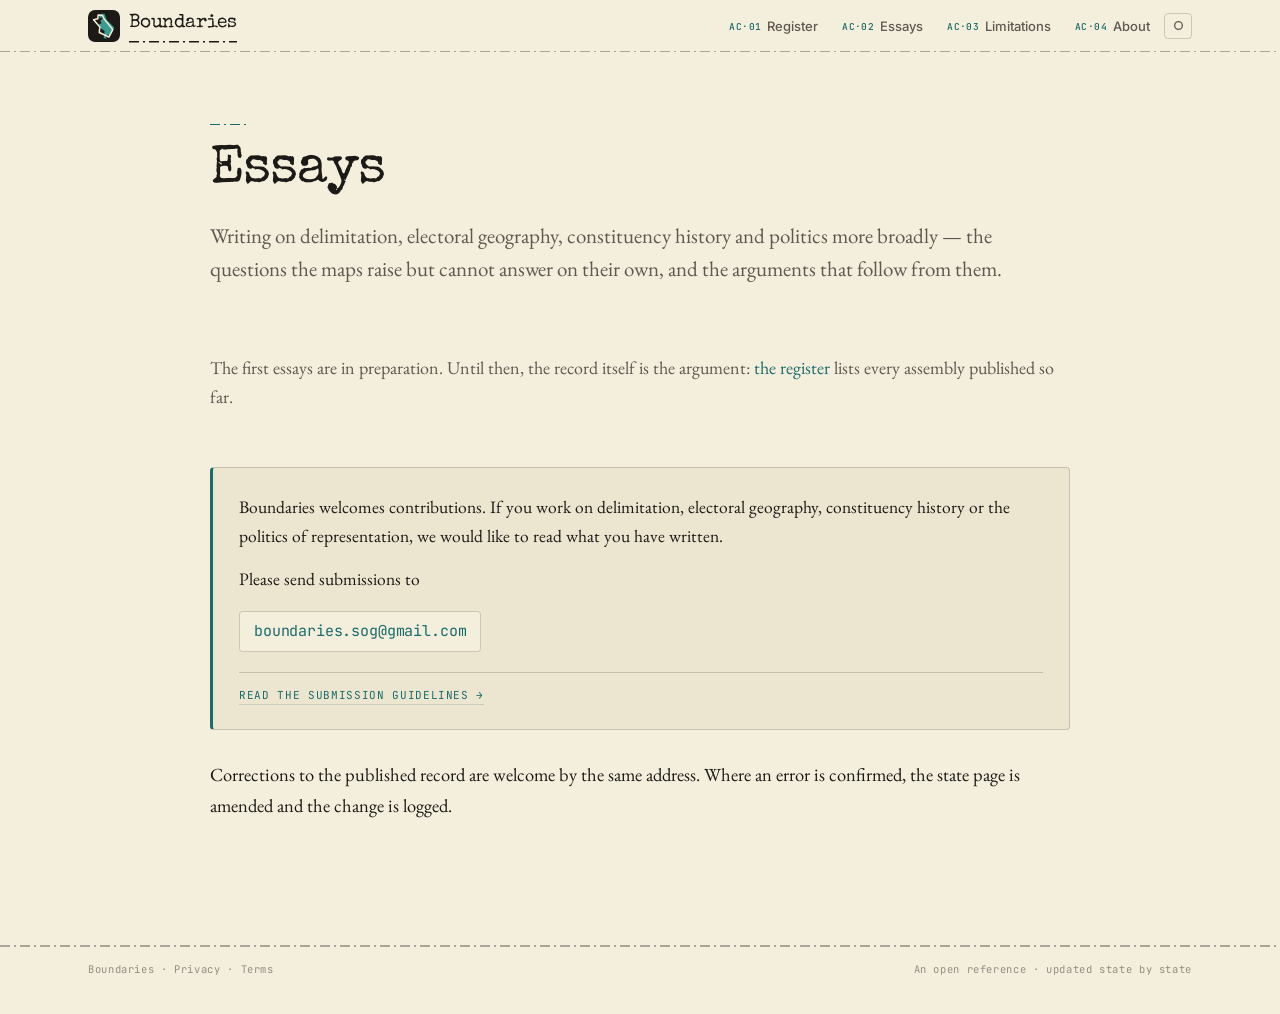
==== commit a8db3bc7: "Update essays.html" ====
--- a/essays.html
+++ b/essays.html
@@ -5,7 +5,7 @@
   <meta charset="utf-8">
   <meta name="viewport" content="width=device-width, initial-scale=1">
   <title>Essays &middot; Boundaries</title>
-  <meta name="description" content="Essays on delimitation, electoral geography and constituency history. Boundaries welcomes contributions.">
+    <meta name="description" content="Essays on delimitation, electoral geography, constituency history and politics more broadly. Boundaries welcomes contributions.">
     <link rel="icon" href="/assets/logo-mark.svg" type="image/svg+xml">
   <link rel="preconnect" href="https://fonts.googleapis.com">
   <link rel="preconnect" href="https://fonts.gstatic.com" crossorigin>
@@ -35,12 +35,13 @@
 
   <main class="wrap" id="main">
     <article class="reading" style="max-width:860px">
-      <div class="reading__eyebrow">Boundaries &middot; Essays</div>
+      <div class="reading__eyebrow" aria-hidden="true"></div>
       <h1>Essays</h1>
 
-      <p class="reading__lede">
-        Writing on delimitation, electoral geography and constituency history &mdash;
-        the questions the maps raise but cannot answer on their own.
+            <p class="reading__lede">
+        Writing on delimitation, electoral geography, constituency history and
+        politics more broadly &mdash; the questions the maps raise but cannot
+        answer on their own, and the arguments that follow from them.
       </p>
 
       <div class="essay-list" id="essay-list" aria-live="polite"></div>
--- a/assets/styles.css
+++ b/assets/styles.css
@@ -3,7 +3,7 @@
    Warm cream · deep charcoal · teal accent · Inter + DM Serif + JetBrains Mono
    ============================================================ */
 
-@import url('https://fonts.googleapis.com/css2?family=Cutive+Mono&family=DM+Serif+Display:ital@0;1&family=Inter:wght@400;500;600&family=JetBrains+Mono:wght@400;500&display=swap');
+@import url('https://fonts.googleapis.com/css2?family=Special+Elite&family=Xanh+Mono:ital@1&family=DM+Serif+Display:ital@0;1&family=Inter:wght@400;500;600&family=JetBrains+Mono:wght@400;500&display=swap');
 
 :root {
   --bg:       #faf8f5;
@@ -2260,7 +2260,7 @@
   --bg:       #f4eedc;
   --surface:  #ece5cf;
   --surface2: #e2d9bf;
-  --serif:    'Cutive Mono', 'Courier New', ui-monospace, monospace;
+  --serif:    'Special Elite', 'Courier New', ui-monospace, monospace;   --amend:    #a8322a;
   /* the boundary line: dash, gap, dot, gap. Drawn in currentColor so it
      follows whatever colour the element sets. */
   --boundary: repeating-linear-gradient(90deg,
@@ -2268,7 +2268,7 @@
                 currentColor 14px 16px, transparent 16px 20px);
 }
 [data-theme="dark"] {
-  --bg:       #15140f;
+  --amend:    #e08a76;   --bg:       #15140f;
   --surface:  #1e1c16;
   --surface2: #27241c;
 }
@@ -2326,9 +2326,9 @@
 .state-hero__h1,
 .section__head h2 {
   font-family: var(--serif);
-  letter-spacing: -0.035em;
-}
-body .hero-title { font-size: clamp(34px, 4.7vw, 58px); line-height: 1.08; }
+  letter-spacing: -0.02em;
+}
+body .hero-title { font-size: clamp(32px, 4.4vw, 54px); line-height: 1.32; }  /* the gazette correction: the typed word struck through, the amendment    written in above it in red ink, as on a corrigendum to an order */ body .hero-title .w.amend {   position: relative;   font-style: normal;   color: inherit; } .hero-title .amend s {   color: var(--ink-45);   text-decoration-thickness: 0.06em;   text-decoration-color: var(--ink-70); } .hero-title .amend__now {   position: absolute;   left: -0.15em;   bottom: 1.02em;   font-family: 'Xanh Mono', ui-monospace, monospace;   font-style: italic;   font-size: 0.7em;   letter-spacing: -0.01em;   white-space: nowrap;   color: var(--amend);   transform: rotate(-3deg);   transform-origin: left bottom; }
 .state-card .name,
 .figures .v,
 .sheet__title .t1 { letter-spacing: -0.03em; }
@@ -2367,8 +2367,8 @@
   top: -1px;
 }
 .masthead__links a[href$="#register"]::before   { content: "AC\00b7 01"; }
-.masthead__links a[href="essays.html"]::before  { content: "AC\00b7 02"; }
-.masthead__links a[href="limitations.html"]::before { content: "AC\00b7 03"; }
+.masthead__links a[href$="essays.html"]::before  { content: "AC\00b7 02"; }
+.masthead__links a[href$="limitations.html"]::before { content: "AC\00b7 03"; }
 .masthead__links a[href$="#about"]::before      { content: "AC\00b7 04"; }
 @media (max-width: 720px) {
   .masthead__links a::before { display: none; }
